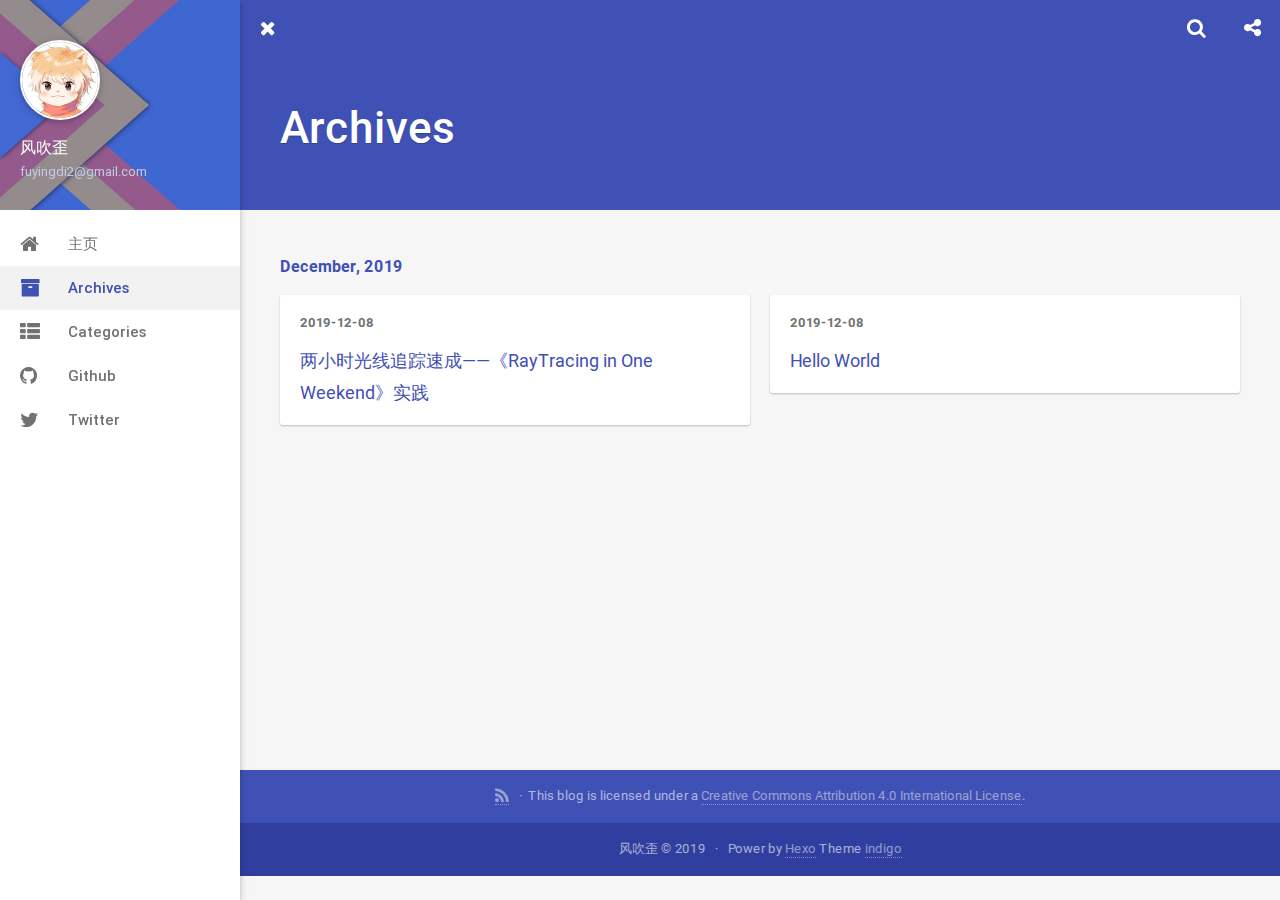
==== archives/index.html @ 8b8c18e8 "init" ====
<!DOCTYPE html>
<html>
<head>
    

    

    
<!-- Baidu Tongji -->
<script>var _hmt = _hmt || []</script>
<script async src="//hm.baidu.com/hm.js?a92f9828c7fa171ca2e18771ae4efc6d"></script>
<!-- End Baidu Tongji -->




    <meta charset="utf-8">
    
    
    
    
    <title>Archives | 风吹歪的博客</title>
    <meta name="viewport" content="width=device-width, initial-scale=1, maximum-scale=1">
    
    <meta name="theme-color" content="#b3b3ff">
    
    
    <meta name="keywords" content="">
    <meta property="og:type" content="website">
<meta property="og:title" content="风吹歪的博客">
<meta property="og:url" content="http:&#x2F;&#x2F;yoursite.com&#x2F;archives&#x2F;index.html">
<meta property="og:site_name" content="风吹歪的博客">
<meta property="og:locale" content="zh-Hans">
<meta name="twitter:card" content="summary">
    
        <link rel="alternate" type="application/atom+xml" title="风吹歪的博客" href="/atom.xml">
    
    <link rel="shortcut icon" href="/favicon.ico">
    <link rel="stylesheet" href="/css/style.css?v=1.7.2">
    <script>window.lazyScripts=[]</script>

    <!-- custom head -->
    

</head>

<body>
    <div id="loading" class="active"></div>

    <aside id="menu"  >
  <div class="inner flex-row-vertical">
    <a href="javascript:;" class="header-icon waves-effect waves-circle waves-light" id="menu-off">
        <i class="icon icon-lg icon-close"></i>
    </a>
    <div class="brand-wrap" style="background-image:url(/img/brand.jpg)">
      <div class="brand">
        <a href="/" class="avatar waves-effect waves-circle waves-light">
          <img src="/img/avatar.jpg">
        </a>
        <hgroup class="introduce">
          <h5 class="nickname">风吹歪</h5>
          <a href="mailto:fuyingdi2@gmail.com" title="fuyingdi2@gmail.com" class="mail">fuyingdi2@gmail.com</a>
        </hgroup>
      </div>
    </div>
    <div class="scroll-wrap flex-col">
      <ul class="nav">
        
            <li class="waves-block waves-effect">
              <a href="/"  >
                <i class="icon icon-lg icon-home"></i>
                主页
              </a>
            </li>
        
            <li class="waves-block waves-effect active">
              <a href="/archives"  >
                <i class="icon icon-lg icon-archives"></i>
                Archives
              </a>
            </li>
        
            <li class="waves-block waves-effect">
              <a href="/categories"  >
                <i class="icon icon-lg icon-th-list"></i>
                Categories
              </a>
            </li>
        
            <li class="waves-block waves-effect">
              <a href="https://github.com/fuyingdi" target="_blank" >
                <i class="icon icon-lg icon-github"></i>
                Github
              </a>
            </li>
        
            <li class="waves-block waves-effect">
              <a href="https://twitter.com/fu_ying_di"  >
                <i class="icon icon-lg icon-twitter"></i>
                Twitter
              </a>
            </li>
        
      </ul>
    </div>
  </div>
</aside>

    <main id="main">
        <header class="top-header" id="header">
    <div class="flex-row">
        <a href="javascript:;" class="header-icon waves-effect waves-circle waves-light on" id="menu-toggle">
          <i class="icon icon-lg icon-navicon"></i>
        </a>
        <div class="flex-col header-title ellipsis">Archives</div>
        
        <div class="search-wrap" id="search-wrap">
            <a href="javascript:;" class="header-icon waves-effect waves-circle waves-light" id="back">
                <i class="icon icon-lg icon-chevron-left"></i>
            </a>
            <input type="text" id="key" class="search-input" autocomplete="off" placeholder="Search">
            <a href="javascript:;" class="header-icon waves-effect waves-circle waves-light" id="search">
                <i class="icon icon-lg icon-search"></i>
            </a>
        </div>
        
        
        <a href="javascript:;" class="header-icon waves-effect waves-circle waves-light" id="menuShare">
            <i class="icon icon-lg icon-share-alt"></i>
        </a>
        
    </div>
</header>
<header class="content-header archives-header">

    <div class="container fade-scale">
        <h1 class="title">Archives</h1>
        <h5 class="subtitle">
            
        </h5>
    </div>

    


</header>

<div class="container body-wrap fade">
    

    
            
            <h3 class="archive-separator">December, 2019</h3>
            <div class="waterfall">
    

        <div class="waterfall-item">
  <article class="article-card archive-article">
    <div class="post-meta">
      <time class="post-time" title="2019-12-08 21:13:48" datetime="2019-12-08T13:13:48.000Z"  itemprop="datePublished">2019-12-08</time>

      


    </div>
    


  
    <h3 class="post-title" itemprop="name">
      <a class="post-title-link" href="/2019/12/08/ray-tracing-one-week/">两小时光线追踪速成——《RayTracing in One Weekend》实践</a>
    </h3>
  



    
  </article>
</div>

    

        <div class="waterfall-item">
  <article class="article-card archive-article">
    <div class="post-meta">
      <time class="post-time" title="2019-12-08 17:45:48" datetime="2019-12-08T09:45:48.669Z"  itemprop="datePublished">2019-12-08</time>

      


    </div>
    


  
    <h3 class="post-title" itemprop="name">
      <a class="post-title-link" href="/2019/12/08/hello-world/">Hello World</a>
    </h3>
  



    
  </article>
</div>

    
    </div>

    
</div>

        <footer class="footer">
    <div class="top">
        
<p>
    <span id="busuanzi_container_site_uv" style='display:none'>
        站点总访客数：<span id="busuanzi_value_site_uv"></span>
    </span>
    <span id="busuanzi_container_site_pv" style='display:none'>
        站点总访问量：<span id="busuanzi_value_site_pv"></span>
    </span>
</p>


        <p>
            
                <span><a href="/atom.xml" target="_blank" class="rss" title="rss"><i class="icon icon-lg icon-rss"></i></a></span>
            
            <span>This blog is licensed under a <a rel="license" href="https://creativecommons.org/licenses/by/4.0/">Creative Commons Attribution 4.0 International License</a>.</span>
        </p>
    </div>
    <div class="bottom">
        <p><span>风吹歪 &copy; 2019</span>
            <span>
                
                Power by <a href="http://hexo.io/" target="_blank">Hexo</a> Theme <a href="https://github.com/yscoder/hexo-theme-indigo" target="_blank">indigo</a>
            </span>
        </p>
    </div>
</footer>

    </main>
    <div class="mask" id="mask"></div>
<a href="javascript:;" id="gotop" class="waves-effect waves-circle waves-light"><span class="icon icon-lg icon-chevron-up"></span></a>



<div class="global-share" id="globalShare">
    <ul class="reset share-icons">
      <li>
        <a class="weibo share-sns" target="_blank" href="http://service.weibo.com/share/share.php?url=http://yoursite.com/archives/&title=风吹歪的博客&pic=http://yoursite.com/img/avatar.jpg" data-title="微博">
          <i class="icon icon-weibo"></i>
        </a>
      </li>
      <li>
        <a class="weixin share-sns wxFab" href="javascript:;" data-title="微信">
          <i class="icon icon-weixin"></i>
        </a>
      </li>
      <li>
        <a class="qq share-sns" target="_blank" href="http://connect.qq.com/widget/shareqq/index.html?url=http://yoursite.com/archives/&title=风吹歪的博客&source=" data-title=" QQ">
          <i class="icon icon-qq"></i>
        </a>
      </li>
      <li>
        <a class="facebook share-sns" target="_blank" href="https://www.facebook.com/sharer/sharer.php?u=http://yoursite.com/archives/" data-title=" Facebook">
          <i class="icon icon-facebook"></i>
        </a>
      </li>
      <li>
        <a class="twitter share-sns" target="_blank" href="https://twitter.com/intent/tweet?text=风吹歪的博客&url=http://yoursite.com/archives/&via=http://yoursite.com" data-title=" Twitter">
          <i class="icon icon-twitter"></i>
        </a>
      </li>
      <li>
        <a class="google share-sns" target="_blank" href="https://plus.google.com/share?url=http://yoursite.com/archives/" data-title=" Google+">
          <i class="icon icon-google-plus"></i>
        </a>
      </li>
    </ul>
 </div>


<div class="page-modal wx-share" id="wxShare">
    <a class="close" href="javascript:;"><i class="icon icon-close"></i></a>
    <p>扫一扫，分享到微信</p>
    <img src="//api.qrserver.com/v1/create-qr-code/?data=http://yoursite.com/archives/" alt="微信分享二维码">
</div>




    <script src="//cdn.bootcss.com/node-waves/0.7.4/waves.min.js"></script>
<script>
var BLOG = { ROOT: '/', SHARE: true, REWARD: false };


</script>

<script src="/js/main.min.js?v=1.7.2"></script>


<div class="search-panel" id="search-panel">
    <ul class="search-result" id="search-result"></ul>
</div>
<template id="search-tpl">
<li class="item">
    <a href="{path}" class="waves-block waves-effect">
        <div class="title ellipsis" title="{title}">{title}</div>
        <div class="flex-row flex-middle">
            <div class="tags ellipsis">
                {tags}
            </div>
            <time class="flex-col time">{date}</time>
        </div>
    </a>
</li>
</template>

<script src="/js/search.min.js?v=1.7.2" async></script>






<script async src="//busuanzi.ibruce.info/busuanzi/2.3/busuanzi.pure.mini.js"></script>



<script>
(function() {
    var OriginTitile = document.title, titleTime;
    document.addEventListener('visibilitychange', function() {
        if (document.hidden) {
            document.title = '(つェ⊂)藏好啦';
            clearTimeout(titleTime);
        } else {
            document.title = '';
            titleTime = setTimeout(function() {
                document.title = OriginTitile;
            },2000);
        }
    });
})();
</script>



</body>
</html>
---- css/style.css ----
@font-face{font-family:"Roboto";src:local('Roboto Thin'),local('Roboto-Thin'),url("fonts/roboto/Roboto-Thin.woff2") format("woff2"),url("fonts/roboto/Roboto-Thin.woff") format("woff"),url("fonts/roboto/Roboto-Thin.ttf") format("truetype");font-weight:200}@font-face{font-family:"Roboto";src:local('Roboto Light'),local('Roboto-Light'),url("fonts/roboto/Roboto-Light.woff2") format("woff2"),url("fonts/roboto/Roboto-Light.woff") format("woff"),url("fonts/roboto/Roboto-Light.ttf") format("truetype");font-weight:300}@font-face{font-family:"Roboto";src:local('Roboto Regular'),local('Roboto-Regular'),url("fonts/roboto/Roboto-Regular.woff2") format("woff2"),url("fonts/roboto/Roboto-Regular.woff") format("woff"),url("fonts/roboto/Roboto-Regular.ttf") format("truetype");font-weight:400}@font-face{font-family:"Roboto";src:local('Roboto Medium'),local('Roboto-Medium'),url("fonts/roboto/Roboto-Medium.woff2") format("woff2"),url("fonts/roboto/Roboto-Medium.woff") format("woff"),url("fonts/roboto/Roboto-Medium.ttf") format("truetype");font-weight:500}@font-face{font-family:"Roboto";src:local('Roboto Bold'),local('Roboto-Bold'),url("fonts/roboto/Roboto-Bold.woff2") format("woff2"),url("fonts/roboto/Roboto-Bold.woff") format("woff"),url("fonts/roboto/Roboto-Bold.ttf") format("truetype");font-weight:700}/*!
 *  Font Awesome 4.6.3 by @davegandy - http://fontawesome.io - @fontawesome
 *  License - http://fontawesome.io/license (Font: SIL OFL 1.1, CSS: MIT License)
 */@font-face{font-family:'FontAwesome';src:url('fonts/fontawesome/fontawesome-webfont.woff2') format('woff2'),url('fonts/fontawesome/fontawesome-webfont.woff') format('woff'),url('fonts/fontawesome/fontawesome-webfont.ttf') format('truetype');font-weight:normal;font-style:normal}.icon{display:inline-block;font-family:'FontAwesome';font-size:1em;text-rendering:auto;-webkit-font-smoothing:antialiased;-moz-osx-font-smoothing:grayscale}.icon-lg{font-size:1.33333333em;line-height:.75em;vertical-align:-15%}.icon-2x{font-size:2em}.icon-3x{font-size:3em}.icon-4x{font-size:4em}.icon-5x{font-size:5em}.icon-pl{padding-left:5px}.icon-pr{padding-right:5px}.icon-glass:before{content:"\f000"}.icon-music:before{content:"\f001"}.icon-search:before{content:"\f002"}.icon-envelope-o:before{content:"\f003"}.icon-heart:before{content:"\f004"}.icon-star:before{content:"\f005"}.icon-star-o:before{content:"\f006"}.icon-user:before{content:"\f007"}.icon-film:before{content:"\f008"}.icon-th-large:before{content:"\f009"}.icon-th:before{content:"\f00a"}.icon-th-list:before{content:"\f00b"}.icon-check:before{content:"\f00c"}.icon-remove:before,.icon-close:before,.icon-times:before{content:"\f00d"}.icon-search-plus:before{content:"\f00e"}.icon-search-minus:before{content:"\f010"}.icon-power-off:before{content:"\f011"}.icon-signal:before{content:"\f012"}.icon-gear:before,.icon-cog:before{content:"\f013"}.icon-trash-o:before{content:"\f014"}.icon-home:before{content:"\f015"}.icon-file-o:before{content:"\f016"}.icon-clock-o:before{content:"\f017"}.icon-road:before{content:"\f018"}.icon-download:before{content:"\f019"}.icon-arrow-circle-o-down:before{content:"\f01a"}.icon-arrow-circle-o-up:before{content:"\f01b"}.icon-inbox:before{content:"\f01c"}.icon-play-circle-o:before{content:"\f01d"}.icon-rotate-right:before,.icon-repeat:before{content:"\f01e"}.icon-refresh:before{content:"\f021"}.icon-list-alt:before{content:"\f022"}.icon-lock:before{content:"\f023"}.icon-flag:before{content:"\f024"}.icon-headphones:before{content:"\f025"}.icon-volume-off:before{content:"\f026"}.icon-volume-down:before{content:"\f027"}.icon-volume-up:before{content:"\f028"}.icon-qrcode:before{content:"\f029"}.icon-barcode:before{content:"\f02a"}.icon-tag:before{content:"\f02b"}.icon-tags:before{content:"\f02c"}.icon-book:before{content:"\f02d"}.icon-bookmark:before{content:"\f02e"}.icon-print:before{content:"\f02f"}.icon-camera:before{content:"\f030"}.icon-font:before{content:"\f031"}.icon-bold:before{content:"\f032"}.icon-italic:before{content:"\f033"}.icon-text-height:before{content:"\f034"}.icon-text-width:before{content:"\f035"}.icon-align-left:before{content:"\f036"}.icon-align-center:before{content:"\f037"}.icon-align-right:before{content:"\f038"}.icon-align-justify:before{content:"\f039"}.icon-list:before{content:"\f03a"}.icon-dedent:before,.icon-outdent:before{content:"\f03b"}.icon-indent:before{content:"\f03c"}.icon-video-camera:before{content:"\f03d"}.icon-photo:before,.icon-image:before,.icon-picture-o:before{content:"\f03e"}.icon-pencil:before{content:"\f040"}.icon-map-marker:before{content:"\f041"}.icon-adjust:before{content:"\f042"}.icon-tint:before{content:"\f043"}.icon-edit:before,.icon-pencil-square-o:before{content:"\f044"}.icon-share-square-o:before{content:"\f045"}.icon-check-square-o:before{content:"\f046"}.icon-arrows:before{content:"\f047"}.icon-step-backward:before{content:"\f048"}.icon-fast-backward:before{content:"\f049"}.icon-backward:before{content:"\f04a"}.icon-play:before{content:"\f04b"}.icon-pause:before{content:"\f04c"}.icon-stop:before{content:"\f04d"}.icon-forward:before{content:"\f04e"}.icon-fast-forward:before{content:"\f050"}.icon-step-forward:before{content:"\f051"}.icon-eject:before{content:"\f052"}.icon-chevron-left:before{content:"\f053"}.icon-chevron-right:before{content:"\f054"}.icon-plus-circle:before{content:"\f055"}.icon-minus-circle:before{content:"\f056"}.icon-times-circle:before{content:"\f057"}.icon-check-circle:before{content:"\f058"}.icon-question-circle:before{content:"\f059"}.icon-info-circle:before{content:"\f05a"}.icon-crosshairs:before{content:"\f05b"}.icon-times-circle-o:before{content:"\f05c"}.icon-check-circle-o:before{content:"\f05d"}.icon-ban:before{content:"\f05e"}.icon-arrow-left:before{content:"\f060"}.icon-arrow-right:before{content:"\f061"}.icon-arrow-up:before{content:"\f062"}.icon-arrow-down:before{content:"\f063"}.icon-mail-forward:before,.icon-share:before{content:"\f064"}.icon-expand:before{content:"\f065"}.icon-compress:before{content:"\f066"}.icon-plus:before{content:"\f067"}.icon-minus:before{content:"\f068"}.icon-asterisk:before{content:"\f069"}.icon-exclamation-circle:before{content:"\f06a"}.icon-gift:before{content:"\f06b"}.icon-leaf:before{content:"\f06c"}.icon-fire:before{content:"\f06d"}.icon-eye:before{content:"\f06e"}.icon-eye-slash:before{content:"\f070"}.icon-warning:before,.icon-exclamation-triangle:before{content:"\f071"}.icon-plane:before{content:"\f072"}.icon-calendar:before{content:"\f073"}.icon-random:before{content:"\f074"}.icon-comment:before{content:"\f075"}.icon-magnet:before{content:"\f076"}.icon-chevron-up:before{content:"\f077"}.icon-chevron-down:before{content:"\f078"}.icon-retweet:before{content:"\f079"}.icon-shopping-cart:before{content:"\f07a"}.icon-folder:before{content:"\f07b"}.icon-folder-open:before{content:"\f07c"}.icon-arrows-v:before{content:"\f07d"}.icon-arrows-h:before{content:"\f07e"}.icon-bar-chart-o:before,.icon-bar-chart:before{content:"\f080"}.icon-twitter-square:before{content:"\f081"}.icon-facebook-square:before{content:"\f082"}.icon-camera-retro:before{content:"\f083"}.icon-key:before{content:"\f084"}.icon-gears:before,.icon-cogs:before{content:"\f085"}.icon-comments:before{content:"\f086"}.icon-thumbs-o-up:before{content:"\f087"}.icon-thumbs-o-down:before{content:"\f088"}.icon-star-half:before{content:"\f089"}.icon-heart-o:before{content:"\f08a"}.icon-sign-out:before{content:"\f08b"}.icon-linkedin-square:before{content:"\f08c"}.icon-thumb-tack:before{content:"\f08d"}.icon-external-link:before{content:"\f08e"}.icon-sign-in:before{content:"\f090"}.icon-trophy:before{content:"\f091"}.icon-github-square:before{content:"\f092"}.icon-upload:before{content:"\f093"}.icon-lemon-o:before{content:"\f094"}.icon-phone:before{content:"\f095"}.icon-square-o:before{content:"\f096"}.icon-bookmark-o:before{content:"\f097"}.icon-phone-square:before{content:"\f098"}.icon-twitter:before{content:"\f099"}.icon-facebook-f:before,.icon-facebook:before{content:"\f09a"}.icon-github:before{content:"\f09b"}.icon-unlock:before{content:"\f09c"}.icon-credit-card:before{content:"\f09d"}.icon-feed:before,.icon-rss:before{content:"\f09e"}.icon-hdd-o:before{content:"\f0a0"}.icon-bullhorn:before{content:"\f0a1"}.icon-bell:before{content:"\f0f3"}.icon-certificate:before{content:"\f0a3"}.icon-hand-o-right:before{content:"\f0a4"}.icon-hand-o-left:before{content:"\f0a5"}.icon-hand-o-up:before{content:"\f0a6"}.icon-hand-o-down:before{content:"\f0a7"}.icon-arrow-circle-left:before{content:"\f0a8"}.icon-arrow-circle-right:before{content:"\f0a9"}.icon-arrow-circle-up:before{content:"\f0aa"}.icon-arrow-circle-down:before{content:"\f0ab"}.icon-globe:before{content:"\f0ac"}.icon-wrench:before{content:"\f0ad"}.icon-tasks:before{content:"\f0ae"}.icon-filter:before{content:"\f0b0"}.icon-briefcase:before{content:"\f0b1"}.icon-arrows-alt:before{content:"\f0b2"}.icon-group:before,.icon-users:before{content:"\f0c0"}.icon-chain:before,.icon-link:before{content:"\f0c1"}.icon-cloud:before{content:"\f0c2"}.icon-flask:before{content:"\f0c3"}.icon-cut:before,.icon-scissors:before{content:"\f0c4"}.icon-copy:before,.icon-files-o:before{content:"\f0c5"}.icon-paperclip:before{content:"\f0c6"}.icon-save:before,.icon-floppy-o:before{content:"\f0c7"}.icon-square:before{content:"\f0c8"}.icon-navicon:before,.icon-reorder:before,.icon-bars:before{content:"\f0c9"}.icon-list-ul:before{content:"\f0ca"}.icon-list-ol:before{content:"\f0cb"}.icon-strikethrough:before{content:"\f0cc"}.icon-underline:before{content:"\f0cd"}.icon-table:before{content:"\f0ce"}.icon-magic:before{content:"\f0d0"}.icon-truck:before{content:"\f0d1"}.icon-pinterest:before{content:"\f0d2"}.icon-pinterest-square:before{content:"\f0d3"}.icon-google-plus-square:before{content:"\f0d4"}.icon-google-plus:before{content:"\f0d5"}.icon-money:before{content:"\f0d6"}.icon-caret-down:before{content:"\f0d7"}.icon-caret-up:before{content:"\f0d8"}.icon-caret-left:before{content:"\f0d9"}.icon-caret-right:before{content:"\f0da"}.icon-columns:before{content:"\f0db"}.icon-unsorted:before,.icon-sort:before{content:"\f0dc"}.icon-sort-down:before,.icon-sort-desc:before{content:"\f0dd"}.icon-sort-up:before,.icon-sort-asc:before{content:"\f0de"}.icon-envelope:before{content:"\f0e0"}.icon-linkedin:before{content:"\f0e1"}.icon-rotate-left:before,.icon-undo:before{content:"\f0e2"}.icon-legal:before,.icon-gavel:before{content:"\f0e3"}.icon-dashboard:before,.icon-tachometer:before{content:"\f0e4"}.icon-comment-o:before{content:"\f0e5"}.icon-comments-o:before{content:"\f0e6"}.icon-flash:before,.icon-bolt:before{content:"\f0e7"}.icon-sitemap:before{content:"\f0e8"}.icon-umbrella:before{content:"\f0e9"}.icon-paste:before,.icon-clipboard:before{content:"\f0ea"}.icon-lightbulb-o:before{content:"\f0eb"}.icon-exchange:before{content:"\f0ec"}.icon-cloud-download:before{content:"\f0ed"}.icon-cloud-upload:before{content:"\f0ee"}.icon-user-md:before{content:"\f0f0"}.icon-stethoscope:before{content:"\f0f1"}.icon-suitcase:before{content:"\f0f2"}.icon-bell-o:before{content:"\f0a2"}.icon-coffee:before{content:"\f0f4"}.icon-cutlery:before{content:"\f0f5"}.icon-file-text-o:before{content:"\f0f6"}.icon-building-o:before{content:"\f0f7"}.icon-hospital-o:before{content:"\f0f8"}.icon-ambulance:before{content:"\f0f9"}.icon-medkit:before{content:"\f0fa"}.icon-fighter-jet:before{content:"\f0fb"}.icon-beer:before{content:"\f0fc"}.icon-h-square:before{content:"\f0fd"}.icon-plus-square:before{content:"\f0fe"}.icon-angle-double-left:before{content:"\f100"}.icon-angle-double-right:before{content:"\f101"}.icon-angle-double-up:before{content:"\f102"}.icon-angle-double-down:before{content:"\f103"}.icon-angle-left:before{content:"\f104"}.icon-angle-right:before{content:"\f105"}.icon-angle-up:before{content:"\f106"}.icon-angle-down:before{content:"\f107"}.icon-desktop:before{content:"\f108"}.icon-laptop:before{content:"\f109"}.icon-tablet:before{content:"\f10a"}.icon-mobile-phone:before,.icon-mobile:before{content:"\f10b"}.icon-circle-o:before{content:"\f10c"}.icon-quote-left:before{content:"\f10d"}.icon-quote-right:before{content:"\f10e"}.icon-spinner:before{content:"\f110"}.icon-circle:before{content:"\f111"}.icon-mail-reply:before,.icon-reply:before{content:"\f112"}.icon-github-alt:before{content:"\f113"}.icon-folder-o:before{content:"\f114"}.icon-folder-open-o:before{content:"\f115"}.icon-smile-o:before{content:"\f118"}.icon-frown-o:before{content:"\f119"}.icon-meh-o:before{content:"\f11a"}.icon-gamepad:before{content:"\f11b"}.icon-keyboard-o:before{content:"\f11c"}.icon-flag-o:before{content:"\f11d"}.icon-flag-checkered:before{content:"\f11e"}.icon-terminal:before{content:"\f120"}.icon-code:before{content:"\f121"}.icon-mail-reply-all:before,.icon-reply-all:before{content:"\f122"}.icon-star-half-empty:before,.icon-star-half-full:before,.icon-star-half-o:before{content:"\f123"}.icon-location-arrow:before{content:"\f124"}.icon-crop:before{content:"\f125"}.icon-code-fork:before{content:"\f126"}.icon-unlink:before,.icon-chain-broken:before{content:"\f127"}.icon-question:before{content:"\f128"}.icon-info:before{content:"\f129"}.icon-exclamation:before{content:"\f12a"}.icon-superscript:before{content:"\f12b"}.icon-subscript:before{content:"\f12c"}.icon-eraser:before{content:"\f12d"}.icon-puzzle-piece:before{content:"\f12e"}.icon-microphone:before{content:"\f130"}.icon-microphone-slash:before{content:"\f131"}.icon-shield:before{content:"\f132"}.icon-calendar-o:before{content:"\f133"}.icon-fire-extinguisher:before{content:"\f134"}.icon-rocket:before{content:"\f135"}.icon-maxcdn:before{content:"\f136"}.icon-chevron-circle-left:before{content:"\f137"}.icon-chevron-circle-right:before{content:"\f138"}.icon-chevron-circle-up:before{content:"\f139"}.icon-chevron-circle-down:before{content:"\f13a"}.icon-html5:before{content:"\f13b"}.icon-css3:before{content:"\f13c"}.icon-anchor:before{content:"\f13d"}.icon-unlock-alt:before{content:"\f13e"}.icon-bullseye:before{content:"\f140"}.icon-ellipsis-h:before{content:"\f141"}.icon-ellipsis-v:before{content:"\f142"}.icon-rss-square:before{content:"\f143"}.icon-play-circle:before{content:"\f144"}.icon-ticket:before{content:"\f145"}.icon-minus-square:before{content:"\f146"}.icon-minus-square-o:before{content:"\f147"}.icon-level-up:before{content:"\f148"}.icon-level-down:before{content:"\f149"}.icon-check-square:before{content:"\f14a"}.icon-pencil-square:before{content:"\f14b"}.icon-external-link-square:before{content:"\f14c"}.icon-share-square:before{content:"\f14d"}.icon-compass:before{content:"\f14e"}.icon-toggle-down:before,.icon-caret-square-o-down:before{content:"\f150"}.icon-toggle-up:before,.icon-caret-square-o-up:before{content:"\f151"}.icon-toggle-right:before,.icon-caret-square-o-right:before{content:"\f152"}.icon-euro:before,.icon-eur:before{content:"\f153"}.icon-gbp:before{content:"\f154"}.icon-dollar:before,.icon-usd:before{content:"\f155"}.icon-rupee:before,.icon-inr:before{content:"\f156"}.icon-cny:before,.icon-rmb:before,.icon-yen:before,.icon-jpy:before{content:"\f157"}.icon-ruble:before,.icon-rouble:before,.icon-rub:before{content:"\f158"}.icon-won:before,.icon-krw:before{content:"\f159"}.icon-bitcoin:before,.icon-btc:before{content:"\f15a"}.icon-file:before{content:"\f15b"}.icon-file-text:before{content:"\f15c"}.icon-sort-alpha-asc:before{content:"\f15d"}.icon-sort-alpha-desc:before{content:"\f15e"}.icon-sort-amount-asc:before{content:"\f160"}.icon-sort-amount-desc:before{content:"\f161"}.icon-sort-numeric-asc:before{content:"\f162"}.icon-sort-numeric-desc:before{content:"\f163"}.icon-thumbs-up:before{content:"\f164"}.icon-thumbs-down:before{content:"\f165"}.icon-youtube-square:before{content:"\f166"}.icon-youtube:before{content:"\f167"}.icon-xing:before{content:"\f168"}.icon-xing-square:before{content:"\f169"}.icon-youtube-play:before{content:"\f16a"}.icon-dropbox:before{content:"\f16b"}.icon-stack-overflow:before{content:"\f16c"}.icon-instagram:before{content:"\f16d"}.icon-flickr:before{content:"\f16e"}.icon-adn:before{content:"\f170"}.icon-bitbucket:before{content:"\f171"}.icon-bitbucket-square:before{content:"\f172"}.icon-tumblr:before{content:"\f173"}.icon-tumblr-square:before{content:"\f174"}.icon-long-arrow-down:before{content:"\f175"}.icon-long-arrow-up:before{content:"\f176"}.icon-long-arrow-left:before{content:"\f177"}.icon-long-arrow-right:before{content:"\f178"}.icon-apple:before{content:"\f179"}.icon-windows:before{content:"\f17a"}.icon-android:before{content:"\f17b"}.icon-linux:before{content:"\f17c"}.icon-dribbble:before{content:"\f17d"}.icon-skype:before{content:"\f17e"}.icon-foursquare:before{content:"\f180"}.icon-trello:before{content:"\f181"}.icon-female:before{content:"\f182"}.icon-male:before{content:"\f183"}.icon-gittip:before,.icon-gratipay:before{content:"\f184"}.icon-sun-o:before{content:"\f185"}.icon-moon-o:before{content:"\f186"}.icon-archive:before,.icon-archives:before{content:"\f187"}.icon-bug:before{content:"\f188"}.icon-vk:before{content:"\f189"}.icon-weibo:before{content:"\f18a"}.icon-renren:before{content:"\f18b"}.icon-pagelines:before{content:"\f18c"}.icon-stack-exchange:before{content:"\f18d"}.icon-arrow-circle-o-right:before{content:"\f18e"}.icon-arrow-circle-o-left:before{content:"\f190"}.icon-toggle-left:before,.icon-caret-square-o-left:before{content:"\f191"}.icon-dot-circle-o:before{content:"\f192"}.icon-wheelchair:before{content:"\f193"}.icon-vimeo-square:before{content:"\f194"}.icon-turkish-lira:before,.icon-try:before{content:"\f195"}.icon-plus-square-o:before{content:"\f196"}.icon-space-shuttle:before{content:"\f197"}.icon-slack:before{content:"\f198"}.icon-envelope-square:before{content:"\f199"}.icon-wordpress:before{content:"\f19a"}.icon-openid:before{content:"\f19b"}.icon-institution:before,.icon-bank:before,.icon-university:before{content:"\f19c"}.icon-mortar-board:before,.icon-graduation-cap:before{content:"\f19d"}.icon-yahoo:before{content:"\f19e"}.icon-google:before{content:"\f1a0"}.icon-reddit:before{content:"\f1a1"}.icon-reddit-square:before{content:"\f1a2"}.icon-stumbleupon-circle:before{content:"\f1a3"}.icon-stumbleupon:before{content:"\f1a4"}.icon-delicious:before{content:"\f1a5"}.icon-digg:before{content:"\f1a6"}.icon-pied-piper-pp:before{content:"\f1a7"}.icon-pied-piper-alt:before{content:"\f1a8"}.icon-drupal:before{content:"\f1a9"}.icon-joomla:before{content:"\f1aa"}.icon-language:before{content:"\f1ab"}.icon-fax:before{content:"\f1ac"}.icon-building:before{content:"\f1ad"}.icon-child:before{content:"\f1ae"}.icon-paw:before{content:"\f1b0"}.icon-spoon:before{content:"\f1b1"}.icon-cube:before{content:"\f1b2"}.icon-cubes:before{content:"\f1b3"}.icon-behance:before{content:"\f1b4"}.icon-behance-square:before{content:"\f1b5"}.icon-steam:before{content:"\f1b6"}.icon-steam-square:before{content:"\f1b7"}.icon-recycle:before{content:"\f1b8"}.icon-automobile:before,.icon-car:before{content:"\f1b9"}.icon-cab:before,.icon-taxi:before{content:"\f1ba"}.icon-tree:before{content:"\f1bb"}.icon-spotify:before{content:"\f1bc"}.icon-deviantart:before{content:"\f1bd"}.icon-soundcloud:before{content:"\f1be"}.icon-database:before{content:"\f1c0"}.icon-file-pdf-o:before{content:"\f1c1"}.icon-file-word-o:before{content:"\f1c2"}.icon-file-excel-o:before{content:"\f1c3"}.icon-file-powerpoint-o:before{content:"\f1c4"}.icon-file-photo-o:before,.icon-file-picture-o:before,.icon-file-image-o:before{content:"\f1c5"}.icon-file-zip-o:before,.icon-file-archive-o:before{content:"\f1c6"}.icon-file-sound-o:before,.icon-file-audio-o:before{content:"\f1c7"}.icon-file-movie-o:before,.icon-file-video-o:before{content:"\f1c8"}.icon-file-code-o:before{content:"\f1c9"}.icon-vine:before{content:"\f1ca"}.icon-codepen:before{content:"\f1cb"}.icon-jsfiddle:before{content:"\f1cc"}.icon-life-bouy:before,.icon-life-buoy:before,.icon-life-saver:before,.icon-support:before,.icon-life-ring:before{content:"\f1cd"}.icon-circle-o-notch:before{content:"\f1ce"}.icon-ra:before,.icon-resistance:before,.icon-rebel:before{content:"\f1d0"}.icon-ge:before,.icon-empire:before{content:"\f1d1"}.icon-git-square:before{content:"\f1d2"}.icon-git:before{content:"\f1d3"}.icon-y-combinator-square:before,.icon-yc-square:before,.icon-hacker-news:before{content:"\f1d4"}.icon-tencent-weibo:before{content:"\f1d5"}.icon-qq:before{content:"\f1d6"}.icon-wechat:before,.icon-weixin:before{content:"\f1d7"}.icon-send:before,.icon-paper-plane:before{content:"\f1d8"}.icon-send-o:before,.icon-paper-plane-o:before{content:"\f1d9"}.icon-history:before{content:"\f1da"}.icon-circle-thin:before{content:"\f1db"}.icon-header:before{content:"\f1dc"}.icon-paragraph:before{content:"\f1dd"}.icon-sliders:before{content:"\f1de"}.icon-share-alt:before{content:"\f1e0"}.icon-share-alt-square:before{content:"\f1e1"}.icon-bomb:before{content:"\f1e2"}.icon-soccer-ball-o:before,.icon-futbol-o:before{content:"\f1e3"}.icon-tty:before{content:"\f1e4"}.icon-binoculars:before{content:"\f1e5"}.icon-plug:before{content:"\f1e6"}.icon-slideshare:before{content:"\f1e7"}.icon-twitch:before{content:"\f1e8"}.icon-yelp:before{content:"\f1e9"}.icon-newspaper-o:before{content:"\f1ea"}.icon-wifi:before{content:"\f1eb"}.icon-calculator:before{content:"\f1ec"}.icon-paypal:before{content:"\f1ed"}.icon-google-wallet:before{content:"\f1ee"}.icon-cc-visa:before{content:"\f1f0"}.icon-cc-mastercard:before{content:"\f1f1"}.icon-cc-discover:before{content:"\f1f2"}.icon-cc-amex:before{content:"\f1f3"}.icon-cc-paypal:before{content:"\f1f4"}.icon-cc-stripe:before{content:"\f1f5"}.icon-bell-slash:before{content:"\f1f6"}.icon-bell-slash-o:before{content:"\f1f7"}.icon-trash:before{content:"\f1f8"}.icon-copyright:before{content:"\f1f9"}.icon-at:before{content:"\f1fa"}.icon-eyedropper:before{content:"\f1fb"}.icon-paint-brush:before{content:"\f1fc"}.icon-birthday-cake:before{content:"\f1fd"}.icon-area-chart:before{content:"\f1fe"}.icon-pie-chart:before{content:"\f200"}.icon-line-chart:before{content:"\f201"}.icon-lastfm:before{content:"\f202"}.icon-lastfm-square:before{content:"\f203"}.icon-toggle-off:before{content:"\f204"}.icon-toggle-on:before{content:"\f205"}.icon-bicycle:before{content:"\f206"}.icon-bus:before{content:"\f207"}.icon-ioxhost:before{content:"\f208"}.icon-angellist:before{content:"\f209"}.icon-cc:before{content:"\f20a"}.icon-shekel:before,.icon-sheqel:before,.icon-ils:before{content:"\f20b"}.icon-meanpath:before{content:"\f20c"}.icon-buysellads:before{content:"\f20d"}.icon-connectdevelop:before{content:"\f20e"}.icon-dashcube:before{content:"\f210"}.icon-forumbee:before{content:"\f211"}.icon-leanpub:before{content:"\f212"}.icon-sellsy:before{content:"\f213"}.icon-shirtsinbulk:before{content:"\f214"}.icon-simplybuilt:before{content:"\f215"}.icon-skyatlas:before{content:"\f216"}.icon-cart-plus:before{content:"\f217"}.icon-cart-arrow-down:before{content:"\f218"}.icon-diamond:before{content:"\f219"}.icon-ship:before{content:"\f21a"}.icon-user-secret:before{content:"\f21b"}.icon-motorcycle:before{content:"\f21c"}.icon-street-view:before{content:"\f21d"}.icon-heartbeat:before{content:"\f21e"}.icon-venus:before{content:"\f221"}.icon-mars:before{content:"\f222"}.icon-mercury:before{content:"\f223"}.icon-intersex:before,.icon-transgender:before{content:"\f224"}.icon-transgender-alt:before{content:"\f225"}.icon-venus-double:before{content:"\f226"}.icon-mars-double:before{content:"\f227"}.icon-venus-mars:before{content:"\f228"}.icon-mars-stroke:before{content:"\f229"}.icon-mars-stroke-v:before{content:"\f22a"}.icon-mars-stroke-h:before{content:"\f22b"}.icon-neuter:before{content:"\f22c"}.icon-genderless:before{content:"\f22d"}.icon-facebook-official:before{content:"\f230"}.icon-pinterest-p:before{content:"\f231"}.icon-whatsapp:before{content:"\f232"}.icon-server:before{content:"\f233"}.icon-user-plus:before{content:"\f234"}.icon-user-times:before{content:"\f235"}.icon-hotel:before,.icon-bed:before{content:"\f236"}.icon-viacoin:before{content:"\f237"}.icon-train:before{content:"\f238"}.icon-subway:before{content:"\f239"}.icon-medium:before{content:"\f23a"}.icon-yc:before,.icon-y-combinator:before{content:"\f23b"}.icon-optin-monster:before{content:"\f23c"}.icon-opencart:before{content:"\f23d"}.icon-expeditedssl:before{content:"\f23e"}.icon-battery-4:before,.icon-battery:before,.icon-battery-full:before{content:"\f240"}.icon-battery-3:before,.icon-battery-three-quarters:before{content:"\f241"}.icon-battery-2:before,.icon-battery-half:before{content:"\f242"}.icon-battery-1:before,.icon-battery-quarter:before{content:"\f243"}.icon-battery-0:before,.icon-battery-empty:before{content:"\f244"}.icon-mouse-pointer:before{content:"\f245"}.icon-i-cursor:before{content:"\f246"}.icon-object-group:before{content:"\f247"}.icon-object-ungroup:before{content:"\f248"}.icon-sticky-note:before{content:"\f249"}.icon-sticky-note-o:before{content:"\f24a"}.icon-cc-jcb:before{content:"\f24b"}.icon-cc-diners-club:before{content:"\f24c"}.icon-clone:before{content:"\f24d"}.icon-balance-scale:before{content:"\f24e"}.icon-hourglass-o:before{content:"\f250"}.icon-hourglass-1:before,.icon-hourglass-start:before{content:"\f251"}.icon-hourglass-2:before,.icon-hourglass-half:before{content:"\f252"}.icon-hourglass-3:before,.icon-hourglass-end:before{content:"\f253"}.icon-hourglass:before{content:"\f254"}.icon-hand-grab-o:before,.icon-hand-rock-o:before{content:"\f255"}.icon-hand-stop-o:before,.icon-hand-paper-o:before{content:"\f256"}.icon-hand-scissors-o:before{content:"\f257"}.icon-hand-lizard-o:before{content:"\f258"}.icon-hand-spock-o:before{content:"\f259"}.icon-hand-pointer-o:before{content:"\f25a"}.icon-hand-peace-o:before{content:"\f25b"}.icon-trademark:before{content:"\f25c"}.icon-registered:before{content:"\f25d"}.icon-creative-commons:before{content:"\f25e"}.icon-gg:before{content:"\f260"}.icon-gg-circle:before{content:"\f261"}.icon-tripadvisor:before{content:"\f262"}.icon-odnoklassniki:before{content:"\f263"}.icon-odnoklassniki-square:before{content:"\f264"}.icon-get-pocket:before{content:"\f265"}.icon-wikipedia-w:before{content:"\f266"}.icon-safari:before{content:"\f267"}.icon-chrome:before{content:"\f268"}.icon-firefox:before{content:"\f269"}.icon-opera:before{content:"\f26a"}.icon-internet-explorer:before{content:"\f26b"}.icon-tv:before,.icon-television:before{content:"\f26c"}.icon-contao:before{content:"\f26d"}.icon-500px:before{content:"\f26e"}.icon-amazon:before{content:"\f270"}.icon-calendar-plus-o:before{content:"\f271"}.icon-calendar-minus-o:before{content:"\f272"}.icon-calendar-times-o:before{content:"\f273"}.icon-calendar-check-o:before{content:"\f274"}.icon-industry:before{content:"\f275"}.icon-map-pin:before{content:"\f276"}.icon-map-signs:before{content:"\f277"}.icon-map-o:before{content:"\f278"}.icon-map:before{content:"\f279"}.icon-commenting:before{content:"\f27a"}.icon-commenting-o:before{content:"\f27b"}.icon-houzz:before{content:"\f27c"}.icon-vimeo:before{content:"\f27d"}.icon-black-tie:before{content:"\f27e"}.icon-fonticons:before{content:"\f280"}.icon-reddit-alien:before{content:"\f281"}.icon-edge:before{content:"\f282"}.icon-credit-card-alt:before{content:"\f283"}.icon-codiepie:before{content:"\f284"}.icon-modx:before{content:"\f285"}.icon-fort-awesome:before{content:"\f286"}.icon-usb:before{content:"\f287"}.icon-product-hunt:before{content:"\f288"}.icon-mixcloud:before{content:"\f289"}.icon-scribd:before{content:"\f28a"}.icon-pause-circle:before{content:"\f28b"}.icon-pause-circle-o:before{content:"\f28c"}.icon-stop-circle:before{content:"\f28d"}.icon-stop-circle-o:before{content:"\f28e"}.icon-shopping-bag:before{content:"\f290"}.icon-shopping-basket:before{content:"\f291"}.icon-hashtag:before{content:"\f292"}.icon-bluetooth:before{content:"\f293"}.icon-bluetooth-b:before{content:"\f294"}.icon-percent:before{content:"\f295"}.icon-gitlab:before{content:"\f296"}.icon-wpbeginner:before{content:"\f297"}.icon-wpforms:before{content:"\f298"}.icon-envira:before{content:"\f299"}.icon-universal-access:before{content:"\f29a"}.icon-wheelchair-alt:before{content:"\f29b"}.icon-question-circle-o:before{content:"\f29c"}.icon-blind:before{content:"\f29d"}.icon-audio-description:before{content:"\f29e"}.icon-volume-control-phone:before{content:"\f2a0"}.icon-braille:before{content:"\f2a1"}.icon-assistive-listening-systems:before{content:"\f2a2"}.icon-asl-interpreting:before,.icon-american-sign-language-interpreting:before{content:"\f2a3"}.icon-deafness:before,.icon-hard-of-hearing:before,.icon-deaf:before{content:"\f2a4"}.icon-glide:before{content:"\f2a5"}.icon-glide-g:before{content:"\f2a6"}.icon-signing:before,.icon-sign-language:before{content:"\f2a7"}.icon-low-vision:before{content:"\f2a8"}.icon-viadeo:before{content:"\f2a9"}.icon-viadeo-square:before{content:"\f2aa"}.icon-snapchat:before{content:"\f2ab"}.icon-snapchat-ghost:before{content:"\f2ac"}.icon-snapchat-square:before{content:"\f2ad"}.icon-pied-piper:before{content:"\f2ae"}.icon-first-order:before{content:"\f2b0"}.icon-yoast:before{content:"\f2b1"}.icon-themeisle:before{content:"\f2b2"}.icon-google-plus-circle:before,.icon-google-plus-official:before{content:"\f2b3"}.icon-fa:before,.icon-font-awesome:before{content:"\f2b4"}.icon-handshake-o:before{content:"\f2b5"}.icon-envelope-open:before{content:"\f2b6"}.icon-envelope-open-o:before{content:"\f2b7"}.icon-linode:before{content:"\f2b8"}.icon-address-book:before{content:"\f2b9"}.icon-address-book-o:before{content:"\f2ba"}.icon-vcard:before,.icon-address-card:before{content:"\f2bb"}.icon-vcard-o:before,.icon-address-card-o:before{content:"\f2bc"}.icon-user-circle:before{content:"\f2bd"}.icon-user-circle-o:before{content:"\f2be"}.icon-user-o:before{content:"\f2c0"}.icon-id-badge:before{content:"\f2c1"}.icon-drivers-license:before,.icon-id-card:before{content:"\f2c2"}.icon-drivers-license-o:before,.icon-id-card-o:before{content:"\f2c3"}.icon-quora:before{content:"\f2c4"}.icon-free-code-camp:before{content:"\f2c5"}.icon-telegram:before{content:"\f2c6"}.icon-thermometer-4:before,.icon-thermometer:before,.icon-thermometer-full:before{content:"\f2c7"}.icon-thermometer-3:before,.icon-thermometer-three-quarters:before{content:"\f2c8"}.icon-thermometer-2:before,.icon-thermometer-half:before{content:"\f2c9"}.icon-thermometer-1:before,.icon-thermometer-quarter:before{content:"\f2ca"}.icon-thermometer-0:before,.icon-thermometer-empty:before{content:"\f2cb"}.icon-shower:before{content:"\f2cc"}.icon-bathtub:before,.icon-s15:before,.icon-bath:before{content:"\f2cd"}.icon-podcast:before{content:"\f2ce"}.icon-window-maximize:before{content:"\f2d0"}.icon-window-minimize:before{content:"\f2d1"}.icon-window-restore:before{content:"\f2d2"}.icon-times-rectangle:before,.icon-window-close:before{content:"\f2d3"}.icon-times-rectangle-o:before,.icon-window-close-o:before{content:"\f2d4"}.icon-bandcamp:before{content:"\f2d5"}.icon-grav:before{content:"\f2d6"}.icon-etsy:before{content:"\f2d7"}.icon-imdb:before{content:"\f2d8"}.icon-ravelry:before{content:"\f2d9"}.icon-eercast:before{content:"\f2da"}.icon-microchip:before{content:"\f2db"}.icon-snowflake-o:before{content:"\f2dc"}.icon-superpowers:before{content:"\f2dd"}.icon-wpexplorer:before{content:"\f2de"}.icon-meetup:before{content:"\f2e0"}*,*::before,*::after{-webkit-box-sizing:border-box;box-sizing:border-box}::-webkit-scrollbar{-webkit-appearance:none;width:8px;height:8px}::-webkit-scrollbar-track{background-color:inherit}::-webkit-scrollbar-thumb{background-color:#b6b6b6;border:1px solid #fff;border-radius:10px}::-webkit-scrollbar-thumb:hover{background-color:#9d9d9d}::-webkit-scrollbar-thumb:active{background-color:#838383}::selection{background:#d7dbf0}html{background-color:#f6f6f6;color:#212121;font-size:15px;line-height:1.5;overflow-x:hidden}body{-webkit-tap-highlight-color:rgba(255,255,255,0);-webkit-overflow-scrolling:touch}html,body{position:relative;min-height:100%;height:100%}.lock{overflow:hidden;max-height:100%}body,input,button,textarea,select,option{font:normal 1em Roboto,"Helvetica Neue",Helvetica,Arial,"Microsoft Yahei",sans-serif}body,h1,h2,h3,h4,h5,h6,p,figure,pre,dl,dd,blockquote,button,input{margin:0}input,legend,input,textarea,button{padding:0}form,fieldset,th,td{margin:0;padding:0}ol,ul{margin:12px 0;padding:0 0 0 32px}ol.reset,ul.reset{margin:0;padding:0;list-style:none}ol ol,ol ul,ul ol,ul ul{margin-top:0;margin-bottom:0}p{margin:12px 0}small{font-size:75%;line-height:1}main{display:block}template{display:none}img{max-width:100%;border:none}img,input,button,label{vertical-align:middle}i{font-style:normal}h1,h2,h3,h4,h5,h6{font-weight:400}h1,.h1{font-size:44px;line-height:48px}h2,.h2{font-size:34px;line-height:40px}h3,.h3{font-size:24px;line-height:32px}h4,.h4{font-size:20px;line-height:28px}h5,.h5{font-size:16px;line-height:24px}h6,.h6{font-size:12px;line-height:20px}input[type="button"],input[type="submit"],input[type="search"],input[type="reset"]{cursor:pointer;-webkit-appearance:button}input:focus,select:focus,button:focus,textarea:focus{outline:none}textarea{resize:none}a{background-color:transparent;background-image:none;color:#3f51b5;text-decoration:none;outline:0}a:hover{color:#303f9f;text-decoration:underline}hr,.hr{border:0;border-top:1px solid #dadada;box-sizing:content-box;display:block;height:0;margin-top:24px;margin-bottom:24px}.fl{float:left}.fr{float:right}.tr{text-align:right}.tc{text-align:center}.clearfix:after{content:"";display:table;clear:both;overflow:hidden}.ellipsis{overflow:hidden;text-overflow:ellipsis;white-space:nowrap}.flex-row,.flex-column,.flex-row-vertical{display:-webkit-box;display:-webkit-flex;display:-ms-flexbox;display:flex}.flex-column{-webkit-box-orient:horizontal;-webkit-box-direction:normal;-webkit-flex-direction:row;-ms-flex-direction:row;flex-direction:row}.flex-row-vertical{-webkit-box-orient:vertical;-webkit-box-direction:normal;-webkit-flex-direction:column;-ms-flex-direction:column;flex-direction:column}.flex-row-wrap,.flex-column{-webkit-flex-wrap:wrap;-ms-flex-wrap:wrap;flex-wrap:wrap}.flex-row-reverse{-webkit-box-orient:horizontal;-webkit-box-direction:reverse;-webkit-flex-direction:row-reverse;-ms-flex-direction:row-reverse;flex-direction:row-reverse}.flex-row>*{display:block}.flex-col{-webkit-box-flex:1;-webkit-flex:1;-ms-flex:1;flex:1}.flex-middle{-webkit-box-align:center;-webkit-align-items:center;-ms-flex-align:center;align-items:center}.flex-bottom{-webkit-box-align:end;-webkit-align-items:flex-end;-ms-flex-align:end;align-items:flex-end}.flex-justify-start{-webkit-box-pack:start;-webkit-justify-content:flex-start;-ms-flex-pack:start;justify-content:flex-start}.flex-justify-end{-webkit-box-pack:end;-webkit-justify-content:flex-end;-ms-flex-pack:end;justify-content:flex-end}.flex-justify-between{-webkit-box-pack:justify;-webkit-justify-content:space-between;-ms-flex-pack:justify;justify-content:space-between}.flex-align-start{-webkit-align-content:flex-start;-ms-flex-line-pack:start;align-content:flex-start}.flex-align-end{-webkit-align-content:flex-end;-ms-flex-line-pack:end;align-content:flex-end}.flex-align-around{-webkit-align-content:space-around;-ms-flex-line-pack:distribute;align-content:space-around}.flex-align-between{-webkit-align-content:space-between;-ms-flex-line-pack:justify;align-content:space-between}.flex-col-auto{-webkit-box-flex:0;-webkit-flex:0 auto;-ms-flex:0 auto;flex:0 auto}#loading{position:fixed;top:0;left:-100%;z-index:70;width:100%;height:3px;background:#ff4081}#loading.active{-webkit-animation:loading-anim 1s ease-in-out infinite;animation:loading-anim 1s ease-in-out infinite}@-webkit-keyframes loading-anim{to{-webkit-transform:translateX(200%);transform:translateX(200%)}}@keyframes loading-anim{to{-webkit-transform:translateX(200%);transform:translateX(200%)}}.fade,.fade-scale{opacity:0}.fade.in,.fade-scale.in{opacity:1;-webkit-transform:none;transform:none}.fade{-webkit-transition:.4s ease-in-out;transition:.4s ease-in-out;-webkit-transform:translateY(50px);transform:translateY(50px)}.fade-scale{-webkit-transition:.6s ease-in-out;transition:.6s ease-in-out;-webkit-transform:translate(10%, 20%) scale(.6);transform:translate(10%, 20%) scale(.6)}@media screen and (max-width:480px){.fade,.fade-scale{opacity:1;-webkit-transform:none;transform:none}}/*!
 * Waves v0.7.4
 * http://fian.my.id/Waves
 *
 * Copyright 2014 Alfiana E. Sibuea and other contributors
 * Released under the MIT license
 * https://github.com/fians/Waves/blob/master/LICENSE
 */.waves-effect{position:relative;cursor:pointer;display:inline-block;overflow:hidden;-webkit-user-select:none;-moz-user-select:none;-ms-user-select:none;user-select:none;-webkit-tap-highlight-color:transparent}.waves-effect .waves-ripple{position:absolute;border-radius:50%;width:100px;height:100px;margin-top:-50px;margin-left:-50px;opacity:0;background:rgba(0,0,0,0.2);background:-webkit-radial-gradient(rgba(0,0,0,0.2) 0,rgba(0,0,0,0.3) 40%,rgba(0,0,0,0.4) 50%,rgba(0,0,0,0.5) 60%,rgba(255,255,255,0) 70%);background:radial-gradient(rgba(0,0,0,0.2) 0,rgba(0,0,0,0.3) 40%,rgba(0,0,0,0.4) 50%,rgba(0,0,0,0.5) 60%,rgba(255,255,255,0) 70%);-webkit-transition:all .5s ease-out;transition:all .5s ease-out;-webkit-transition-property:-webkit-transform,opacity;transition-property:transform, opacity;-webkit-transform:scale(0) translate(0, 0);transform:scale(0) translate(0, 0);pointer-events:none}.waves-effect.waves-light .waves-ripple{background:rgba(255,255,255,0.4);background:-webkit-radial-gradient(rgba(255,255,255,0.2) 0,rgba(255,255,255,0.3) 40%,rgba(255,255,255,0.4) 50%,rgba(255,255,255,0.5) 60%,rgba(255,255,255,0) 70%);background:radial-gradient(rgba(255,255,255,0.2) 0,rgba(255,255,255,0.3) 40%,rgba(255,255,255,0.4) 50%,rgba(255,255,255,0.5) 60%,rgba(255,255,255,0) 70%)}.waves-effect.waves-classic .waves-ripple{background:rgba(0,0,0,0.2)}.waves-effect.waves-classic.waves-light .waves-ripple{background:rgba(255,255,255,0.4)}.waves-notransition{-webkit-transition:none !important;transition:none !important}.waves-button,.waves-circle{-webkit-transform:translateZ(0);transform:translateZ(0)}.waves-button,.waves-button:hover,.waves-button:visited,.waves-button-input{white-space:nowrap;vertical-align:middle;cursor:pointer;border:none;outline:none;background-color:rgba(0,0,0,0);font-size:1em;text-align:center;text-decoration:none;z-index:1}.waves-button{padding:.85em 1.1em;border-radius:.2em}.waves-button-input{margin:0;padding:.85em 1.1em}.waves-input-wrapper{border-radius:.2em;vertical-align:bottom}.waves-input-wrapper.waves-button{padding:0}.waves-input-wrapper .waves-button-input{position:relative;top:0;left:0;z-index:1}.waves-circle{text-align:center;width:2.5em;height:2.5em;line-height:2.5em;border-radius:50%}.waves-float{-webkit-mask-image:none;box-shadow:0 1px 1.5px 1px rgba(0,0,0,0.12);-webkit-transition:all 300ms;transition:all 300ms}.waves-float:active{box-shadow:0 8px 20px 1px rgba(0,0,0,0.3)}.waves-block{display:block}.container,#main{position:relative}#menu-off{position:absolute;top:0;left:100%;-webkit-transition:.4s ease-in-out;transition:.4s ease-in-out}#menu{position:fixed;top:0;left:0;bottom:0;z-index:66;width:240px;min-height:100%;background:#fff;box-shadow:0 2px 5px 0 rgba(0,0,0,0.16),0 2px 10px 0 rgba(0,0,0,0.12);-webkit-transition:.4s cubic-bezier(.18, .81, .3, .89);transition:.4s cubic-bezier(.18, .81, .3, .89);will-change:transform,-webkit-transform}#menu.hide{-webkit-transform:translateX(-100%);transform:translateX(-100%)}#menu.hide #menu-off{-webkit-transform:scale(0);transform:scale(0)}#menu.hide+#main{padding-left:0}#menu .inner{position:relative;height:100%}#menu .brand-wrap{background-size:100% 100%}#menu .brand{padding:40px 20px 2em;background:rgba(63,81,181,0.5)}#menu .avatar{display:block;width:80px;height:80px;border:2px solid #fff;border-radius:50%;overflow:hidden;box-shadow:0 2px 5px 0 rgba(0,0,0,0.16),0 2px 10px 0 rgba(0,0,0,0.12)}#menu .introduce{margin:1em 0 0;color:#fff}#menu .mail{display:inline-block;padding-top:4px;color:#c5cae9;font-size:13px}#menu .scroll-wrap{position:relative;overflow-y:auto}#menu .nav{margin:0;padding:12px 0;height:300px;min-height:calc(100% - 115px);list-style:none;line-height:44px}#menu .nav li{padding:0 20px}#menu .nav li .icon{position:absolute;top:0;left:20px;line-height:inherit}#menu .nav li:hover,#menu .nav li.active{background:rgba(0,0,0,0.05)}#menu .nav li:hover a,#menu .nav li.active a,#menu .nav li:hover .icon,#menu .nav li.active .icon{color:#3f51b5}#menu .nav a{display:block;padding-left:48px;height:44px;line-height:44px;font-weight:500;color:#727272;text-decoration:none}#main{padding-left:240px;min-height:100%;-webkit-transition:.4s ease-in-out;transition:.4s ease-in-out}.body-wrap{padding:30px 0 40px;min-height:calc(100vh - 340px)}.container{width:960px;margin:0 auto}.container:after{content:"";display:table;clear:both}.mask{visibility:hidden;position:fixed;top:0;left:0;bottom:0;z-index:88;width:100%;height:100%;background:#000;opacity:0;pointer-events:none;-webkit-transition:.3s ease-in-out;transition:.3s ease-in-out}.mask.in{visibility:visible;pointer-events:auto;opacity:.3}.footer{color:rgba(255,255,255,0.6);background:#303f9f}.footer p{margin:0;line-height:1.6;font-size:13px;text-align:center}.footer p span:not(:first-child):before{content:"·";padding:0 .5em}.footer p a{border-bottom:1px dotted rgba(255,255,255,0.5)}.footer p a:hover{border-bottom:1px solid rgba(255,255,255,0.7)}.footer .top{padding:16px;background:#3f51b5}.footer a{color:inherit;opacity:.8}.footer a:hover{color:#fff;text-decoration:none}.footer .bottom{padding:16px}a[title="站长统计"]{display:none}@media screen and (max-width:1240px){#menu-off{display:none}#menu{z-index:99;box-shadow:none;-webkit-transform:translateX(-100%);transform:translateX(-100%)}#menu.show{-webkit-transform:translateX(0);transform:translateX(0)}#main{padding-left:0}}@media screen and (max-width:1040px){.container{width:100%;padding:20px 16px}}@media screen and (max-width:760px){#main{width:100%;overflow-x:hidden}#menu .brand{padding-top:20px;padding-bottom:1em}#menu .nav{line-height:36px}#menu .nav a{height:36px;line-height:36px}::-webkit-scrollbar{display:none}}.top-header{position:fixed;left:0;top:0;width:100%;color:#fff;height:56px;background:#3f51b5;-webkit-transition:padding-left .6s ease-in-out,background-color .3s cubic-bezier(.4, 0, .2, 1),box-shadow .15s linear;transition:padding-left .6s ease-in-out,background-color .3s cubic-bezier(.4, 0, .2, 1),box-shadow .15s linear;z-index:30}.top-header.fixed{box-shadow:0 2px 5px 0 rgba(0,0,0,0.16),0 2px 10px 0 rgba(0,0,0,0.12)}.top-header.fixed .header-title{visibility:visible}.header-icon{width:56px;height:56px;line-height:56px;text-align:center;color:#fff}.header-icon:hover{color:#fff}.header-title{visibility:hidden;font-weight:400;line-height:56px;font-size:16px;text-align:center;white-space:nowrap}.content-header{min-height:210px;margin-left:-240px;padding:104px 16px 48px 256px;color:#fff;background:#3f51b5;text-shadow:0 1px 1px rgba(0,0,0,0.2)}.content-header .subtitle{padding-top:6px;font-weight:300;color:#c5cae9}.content-header .title{font-weight:500}.content-header .article-category-list-link{color:#ff73a3}.post-header .title,.post-header .subtitle{display:none}.tags-header,.categories-header{position:relative;z-index:6;padding-bottom:0 !important}@media screen and (max-width:1240px){.header-title{text-align:left}}@media screen and (max-width:760px){.content-header{margin:0;min-height:auto;padding:72px 16px 20px}.content-header .title{font-size:24px;line-height:30px}.content-header .subtitle{font-size:14px;line-height:20px}.post-header .title{display:block;font-size:24px;line-height:1.5}}.post-content pre{position:relative;overflow-x:auto;padding:20px;font-size:14px;line-height:14px;background:#f5f5f5;color:#4d4d4c}.post-content pre code{background:none;color:#4d4d4c}.post-content .highlight{position:relative;overflow-x:auto;padding:20px;font-size:14px;line-height:14px;background:#f5f5f5}.post-content .highlight pre{margin:0;padding:0}.post-content .highlight .line{height:22.4px;line-height:22.4px}.post-content .highlight table{margin:0;width:auto}.post-content .highlight td{border:none}.post-content .highlight tr,.post-content .highlight td{height:14px !important;border-collapse:collapse;padding:0;margin:0}.post-content .highlight figcaption{font-size:.85em;color:#8e908c;line-height:1em;margin-bottom:1em}.post-content .highlight figcaption a{float:right}.post-content .highlight .gutter pre{color:#727272;font-size:.85em;text-align:right;padding-right:20px}.post-content .gist{background:#f5f5f5}.post-content .gist tr,.post-content .gist td{height:14px}.post-content .gist .gist-file{border:none;font-family:Consolas,Monaco,courier,monospace}.post-content .gist .gist-file .highlight{margin:0;padding:0;border:none}.post-content .gist .gist-data{border:none}.post-content .gist .gist-data .line-numbers{color:#727272;font-size:.85em;background:none;border:none;padding:0 20px 0 0}.post-content .gist .gist-data .line-data{padding:0 !important}.post-content .gist .gist-meta{background:#f5f5f5;color:#8e908c;font:.85em Consolas,Monaco,courier,monospace}.post-content .gist .gist-meta a{color:#ff4081;font-weight:normal}.post-content .gist .gist-meta a:hover{text-decoration:underline}pre .comment{color:#8e908c}pre .tag{color:#8e908c}pre .variable,pre .title,pre .type,pre .regexp,pre .ruby .constant,pre .xml .tag .title,pre .xml .pi,pre .xml .doctype,pre .html .doctype,pre .selector-pseudo,pre .css .id,pre .css .class,pre .css .pseudo,pre .tag .name{color:#c82829}pre .class,pre .number,pre .preprocessor,pre .built_in,pre .literal,pre .params,pre .constant{color:#f5871f}pre .attribute,pre .label,pre .ruby .class .title,pre .css .rules .attribute,pre .tag .attr{color:#718c00}pre .string,pre .value,pre .inheritance,pre .header,pre .ruby .symbol,pre .xml .cdata{color:#4271ae}pre .selector-tag,pre .css .hexcolor,pre .css .tag{color:#3e999f}pre .function,pre .python .decorator,pre .python .title,pre .ruby .function .title,pre .ruby .title .keyword,pre .perl .sub,pre .javascript .title,pre .coffeescript .title{color:#4271ae}pre .selector-id,pre .selector-class,pre .keyword,pre .javascript .function{color:#8959a8}@media screen and (max-width:760px){.post-content .highlight{margin-left:-16px;margin-right:-16px;padding:20px 16px}}.post-list{padding:0;margin:0 -12px;list-style:none}.post-list-item{padding:0 12px;margin-bottom:30px}.post-title{margin:0 0 16px}.post-title-link{color:#3f51b5;position:relative;display:inline-block}.post-title-link::after{content:"";position:absolute;width:100%;height:2px;bottom:0;left:0;background-color:#3f51b5;visibility:hidden;-webkit-transform:scaleX(0);transform:scaleX(0);-webkit-transition:.4s ease-in-out;transition:.4s ease-in-out}.post-title-link:hover{text-decoration:none}.post-title-link:hover::after,.post-title-link:active::after{visibility:visible;-webkit-transform:scaleX(1);transform:scaleX(1)}.post-meta{margin:0 0 10px;line-height:14px;font-size:13px;font-weight:bold;color:#727272;overflow:hidden}.post-meta>*:not(:first-child):before{content:"·";padding:0 .5em}.article-category-list{position:relative;display:inline;list-style:none;padding:0}.article-category-list *{display:inline}.article-category-list ul{padding-left:0}.article-category-list-child:before{content:"›";padding:0 .3em;font-size:120%}.article-category-list-link{color:#ff4081}.article-category-list-link:hover{color:#ff4081}.article-tag-list{overflow:hidden;margin:0;padding:0;font-size:13px}.article-tag-list-item{display:inline-block;margin:0 8px 8px 0;border-radius:2px}.article-tag-list-item:nth-child(n+1){background:#8bc34a}.article-tag-list-item:nth-child(n+2){background:#673ab7}.article-tag-list-item:nth-child(n+3){background:#ff9800}.article-tag-list-item:nth-child(n+4){background:#f44336}.article-tag-list-item:nth-child(n+5){background:#00abc0}.article-tag-list-item:nth-child(n+6){background:#2196f3}.article-tag-list-link{display:block;padding:0 16px;line-height:28px;color:rgba(255,255,255,0.8);-webkit-transition:.2s ease-in-out;transition:.2s ease-in-out}.article-tag-list-link:hover{color:#fff;box-shadow:0 4px 8px rgba(0,0,0,0.26)}.post-more{display:inline-block;padding:0 6px;font-weight:500;color:#3f51b5 !important;border:none!important;border-radius:3px}.post-more:hover,.post-more:active{background:#eaecf7}#page-nav{margin:30px 0 0;text-align:center}#page-nav .inner{display:inline-block}#page-nav a,#page-nav span{display:inline-block;line-height:34px;padding:0 1em;margin:0 2px;font-size:14px;color:#727272;border-radius:3px;overflow:hidden;-webkit-transition:.4s ease-in-out;transition:.4s ease-in-out}#page-nav a:hover,#page-nav a:active{color:#3f51b5;background:#dadada}#page-nav .current{color:#fff;background:#3f51b5}@media screen and (max-width:760px){.post-title{font-size:20px;line-height:24px}.post-more{height:28px;line-height:28px;font-size:13px}.post-list{margin:0 -16px}.post-list-item{padding:0;margin-bottom:16px}}#gotop{position:fixed;right:16px;bottom:30px;z-index:30;width:56px;height:56px;line-height:56px;text-align:center;color:#fff;background:#ff4081;border-radius:50%;opacity:0;box-shadow:0 2px 5px 0 rgba(0,0,0,0.16),0 2px 10px 0 rgba(0,0,0,0.12);-webkit-transition:.4s ease-in-out;transition:.4s ease-in-out;-webkit-transform:translateX(200%);transform:translateX(200%)}#gotop:hover,#gotop:active{box-shadow:0 6px 12px rgba(0,0,0,0.2),0 4px 15px rgba(0,0,0,0.2)}#gotop.in{opacity:1;-webkit-transform:none;transform:none}@media screen and (max-width:760px){#gotop{width:40px;height:40px;line-height:40px}}.share-icons li{display:inline-block}.share-icons .icon-square:before{display:inline-block;text-align:center;color:rgba(0,0,0,0);border-radius:.2em}.share-icons a{display:inline-block;border-radius:.2em;color:#fff;text-align:center}.share-icons a.weibo{background:#E6162D}.share-icons a.qq{background:#3D95D5}.share-icons a.weixin{background:#2BAD13}.share-icons a.facebook{background:#4862A3}.share-icons a.twitter{background:#55ACEE}.share-icons a.google{background:#db4437}.global-share{position:fixed;top:56px;right:56px;z-index:96;width:260px;padding:16px  6px;background:#fff;border-radius:3px;visibility:hidden;box-shadow:0 2px 5px 0 rgba(0,0,0,0.16),0 2px 10px 0 rgba(0,0,0,0.12);-webkit-transition:.3s ease-in-out;transition:.3s ease-in-out;-webkit-transform:scale(0);transform:scale(0);transform-origin:top right;-webkit-transform-origin:top right}.global-share:hover,.global-share:active{box-shadow:0 6px 12px rgba(0,0,0,0.2),0 4px 15px rgba(0,0,0,0.2)}.global-share.in{visibility:visible;-webkit-transform:none;transform:none}.global-share .share-icons{margin:0 auto}.global-share li{width:80px;text-align:center}.global-share a{position:relative;width:40px;height:40px;line-height:40px;margin-bottom:20px;font-size:1.33333333em}.global-share a:after{position:absolute;bottom:-22px;left:50%;content:attr(data-title);white-space:nowrap;line-height:20px;font-size:12px;color:#3f51b5;-webkit-transform:translateX(-50%);transform:translateX(-50%)}.page-share-fab{display:block;width:42px;height:42px;line-height:42px;color:#3f51b5;background:#eaecf7;box-shadow:0 2px 5px 0 rgba(0,0,0,0.16),0 2px 10px 0 rgba(0,0,0,0.12);-webkit-transition:.4s ease-in-out;transition:.4s ease-in-out}.page-share-fab:hover,.page-share-fab:active{box-shadow:0 6px 12px rgba(0,0,0,0.2),0 4px 15px rgba(0,0,0,0.2)}.page-share-wrap{position:absolute;right:35px;top:-21px;z-index:2}.page-share-wrap .page-share{visibility:hidden}.page-share{position:absolute;bottom:48px;right:4px;text-align:center;width:34px}.page-share.in{visibility:visible}.page-share.in .share-icons a{opacity:1;-webkit-transform:scale(1);transform:scale(1)}.page-share .share-icons a{width:34px;height:34px;line-height:34px;font-size:1.33333em;border-radius:50%;position:relative;box-shadow:0 2px 5px 0 rgba(0,0,0,0.16),0 2px 10px 0 rgba(0,0,0,0.12);-webkit-transition:.3s ease-in-out;transition:.3s ease-in-out;opacity:0;-webkit-transform:scale(0);transform:scale(0);-webkit-transform-origin:center bottom;transform-origin:center bottom}.page-share .share-icons a:before,.page-share .share-icons a:after{position:absolute;visibility:hidden;opacity:0;pointer-events:none;-webkit-transition:.3s ease-in-out;transition:.3s ease-in-out}.page-share .share-icons a:before{content:attr(data-title);font-size:12px;color:#fff;white-space:nowrap;line-height:24px;padding:0 5px;border-radius:3px;background:rgba(0,0,0,0.8)}.page-share .share-icons a:after{content:"";border:6px solid transparent}.page-share .share-icons a:hover:before,.page-share .share-icons a:hover:after{visibility:visible;opacity:1}.page-share .share-icons a:before,.page-share .share-icons a:after{top:50%;-webkit-transform:translate(-100%, -50%);transform:translate(-100%, -50%)}.page-share .share-icons a:before{left:-15px}.page-share .share-icons a:after{left:-3px;border-left-color:rgba(0,0,0,0.8)}.page-share .share-icons a:hover,.page-share .share-icons a:active{box-shadow:0 6px 12px rgba(0,0,0,0.2),0 4px 15px rgba(0,0,0,0.2)}.page-share .share-icons a:before{content:'分享到' attr(data-title)}.page-share .share-icons li{margin-bottom:10px}.wx-share p{margin:0 0 15px}.wx-share img{width:200px}.post-widget{float:right;width:20%;padding-left:30px;min-height:1px}.post-widget+.post-article{float:left;width:80%;padding-right:30px}.post-toc-wrap{position:fixed;overflow-x:hidden;width:20%}.post-toc-wrap.fixed{top:76px;bottom:140px;overflow-y:auto}.post-toc-wrap ol,.post-toc-wrap ul{list-style:none;margin:0}.post-toc-wrap h4{padding:0 0 10px 20px;font-size:15px;font-weight:600;color:#727272}.post-toc-child{padding-left:10px}.post-toc{display:inline-block;padding:0;font-size:13px}.post-toc>.post-toc-item{position:relative}.post-toc-item{font-weight:400;color:#727272}.post-toc-item.active>.post-toc-link{font-weight:600;color:#3f51b5}.post-toc-item.active>.post-toc-link:before{background:rgba(0,0,0,0.06)}.post-toc-item.active>.post-toc-link:after{border-left:3px solid #3f51b5}.post-toc-link{position:relative;z-index:2;display:block;padding:3px 20px;line-height:1.5rem;color:inherit;word-break:break-all}.post-toc-link:hover{opacity:.8}.post-toc-link:before,.post-toc-link:after{content:"";position:absolute;z-index:1;top:0;right:0;width:100%;height:100%}.post-toc-shrink{height:0;overflow-y:hidden}.post-toc-expand{height:auto}.post-article .post-content{padding-top:20px}.post-card{margin-top:-150px;min-height:150px;padding:35px;background:#fff;border-radius:4px;box-shadow:0 10px 30px rgba(0,0,0,0.2)}.post-card .post-meta{margin-top:8px}.post-card-title{font-size:32px}.post-nav{margin-top:30px;padding:16px 0 0}.post-nav .prev,.post-nav .next{width:47%;background:#f5f5f5}.post-nav .next{text-align:right}.post-nav-link{display:block;line-height:2em;font-size:16px;padding:10px 16px}.post-nav-link .title{position:relative;display:inline-block}.post-nav-link .title::after{content:"";position:absolute;width:100%;height:2px;bottom:0;left:0;background-color:#3f51b5;visibility:hidden;-webkit-transform:scaleX(0);transform:scaleX(0);-webkit-transition:.4s ease-in-out;transition:.4s ease-in-out}.post-nav-link .title:hover{text-decoration:none}.post-nav-link .title:hover::after,.post-nav-link .title:active::after{visibility:visible;-webkit-transform:scaleX(1);transform:scaleX(1)}.post-nav-link .icon{vertical-align:-9%}.post-nav-link .tips{color:#727272}.post-copyright{margin-bottom:100px;font-size:14px}.post-copyright .content{margin-bottom:1em;padding:20px 30px;word-break:break-all;color:#727272;background:#f1f3fa;border-radius:30px 30px 0}.post-copyright footer{float:right}.post-copyright footer a{position:relative;display:block;overflow:hidden;padding:0 16px 0 42px;height:28px;line-height:28px;color:#727272;background:#f1f3fa;border-radius:14px}.post-copyright footer img{position:absolute;top:0;left:0;width:28px;height:28px;border-radius:50%}.post-footer{position:relative;margin:0 -35px;padding:20px 35px 0;border-top:1px solid #ddd}.post-content{padding-bottom:20px;line-height:1.8}.post-content>.highlight,.post-content>.image-bubble,.post-content>pre{margin-left:-35px;margin-right:-35px}.post-content>.highlight,.post-content>pre{padding:20px 35px}.post-content .image-bubble{margin-top:20px;margin-bottom:20px;text-align:center}.post-content .image-caption{display:inline-block;margin-top:10px;color:#727272}.post-content .headerlink{visibility:hidden;margin-left:-1em;padding-right:5px;color:#c5cae9}.post-content .headerlink:before{content:"#"}.post-content p{word-wrap:break-word}.post-content p a,.post-content li a{color:#ff4081;border-bottom:1px dotted #ffa6c4;word-break:break-all}.post-content p a:hover,.post-content li a:hover,.post-content p a:active,.post-content li a:active{text-decoration:none;border-bottom-style:solid;opacity:.7}.post-content strong{font-weight:600;color:#3f51b5}.post-content strong a{border-color:#ff4081}.post-content em{color:#727272}.post-content h1{font-size:24px}.post-content h2{font-size:22px}.post-content h3{font-size:20px}.post-content h4{font-size:18px}.post-content h5{font-size:16px}.post-content h6{font-size:14px}.post-content h1,.post-content h2,.post-content h3,.post-content h4,.post-content h5{padding-top:56px;margin-top:-56px}.post-content h1,.post-content h2,.post-content h3,.post-content h4,.post-content blockquote,.post-content ol,.post-content p,.post-content pre,.post-content table,.post-content ul,.post-content figure,.post-content .video-container{margin-bottom:20px}.post-content .video-container iframe{max-width:100%}.post-content h1,.post-content h2,.post-content h3,.post-content h4,.post-content h5,.post-content h6{color:#3f51b5}.post-content h1:hover .headerlink,.post-content h2:hover .headerlink,.post-content h3:hover .headerlink,.post-content h4:hover .headerlink,.post-content h5:hover .headerlink,.post-content h6:hover .headerlink{visibility:visible}.post-content blockquote p:first-child,.post-content blockquote:first-child,.post-content ol:first-child,.post-content p:first-child,.post-content pre:first-child,.post-content table:first-child,.post-content ul:first-child,.post-content figure:first-child{margin-top:0}.post-content ol,.post-content ul{font-size:14px;line-height:30px}.post-content video,.post-content audio{max-width:100%}.post-content blockquote{position:relative;padding:16px 20px;border-left:4px solid #3f51b5;color:#6e6e6e;background:#f5f5f5;font-size:14px;border-radius:0 2px 2px 0}.post-content blockquote p{margin:0}.post-content blockquote footer{margin-top:10px;text-align:right;font-size:80%}.post-content table{width:10%;border:1px solid #dedede;margin:15px 0;border-collapse:collapse}.post-content table tr,.post-content table td{height:23px !important}.post-content table thead tr{background:#f8f8f8}.post-content table tbody tr:hover{background:#efefef}.post-content table td,.post-content table th{border:1px solid #dedede;padding:0 10px}.post-content figure table{border:none;width:auto;margin:0}.post-content figure table tbody tr:hover{background:none}.post-content figure table tbody td{border:none}.post-content code,.post-content kbd,.post-content pre,.post-content samp{font-family:Consolas,Monaco,courier,monospace}.post-content code,.post-content pre{background:#f5f5f5}.post-content p code,.post-content li code{color:#ff4081;line-height:1;margin:0 4px;font-size:80%;padding:1px 1px !important;border:1px solid #eee;border-radius:2px;word-wrap:break-word}.post-content pre{margin:24px 0}.post-content pre code{border-radius:0;font-size:inherit;margin:0;padding:0}.comments{padding:40px 0 0}@media screen and (max-width:760px){.post-widget{display:none}.post-article{float:none;width:100%!important;padding-right:0!important}.post-card{position:relative;margin:-20px -16px 0;border-radius:0;padding:16px}.post-card .post-meta{margin-top:-40px;padding:20px 12px;background:#fff;box-shadow:0 1px 4px 0 rgba(0,0,0,0.16);border-radius:2px}.post-card-title{display:none}.post-nav{padding:0;margin-left:-16px;margin-right:-16px}.post-nav .prev,.post-nav .next{width:50%;background:#fff;border-bottom:1px solid #dadada;box-shadow:0 2px 5px 0 rgba(0,0,0,0.16),0 2px 10px 0 rgba(0,0,0,0.12)}.post-nav h4{font-size:16px;line-height:1.5}.has-jax{font-size:13px}.MJXc-display{overflow-x:auto;overflow-y:hidden}.comments{margin-left:-16px;margin-right:-16px}}@media screen and (max-width:480px){.has-jax{font-size:10px}.post-content .highlight,.post-content .image-bubble,.post-content>pre{margin-left:-16px;margin-right:-16px}.post-content .highlight,.post-content>pre{padding:16px}}.archive-separator{margin:35px 0 13px;color:#3f51b5;font-size:16px;font-weight:bold}.archive-separator:first-child{margin-top:10px}.article-card{padding:16px 20px 0;background:#fff;border-radius:3px;box-shadow:0 1px 2px rgba(151,151,151,0.58)}.article-card .post-content{word-break:break-all}.article-card .post-content .highlight,.article-card .post-content>pre{margin-left:-20px;margin-right:-20px;padding:20px}.article-card .post-time{line-height:24px;font-weight:bold}.article-card .post-footer{margin:0 -20px;padding:12px 20px 8px}.archive-article .post-title{font-size:18px;margin-bottom:0;padding-bottom:16px}.waterfall{position:relative;margin:0 -10px -20px;opacity:0;-webkit-transition:.4s ease-in-out;transition:.4s ease-in-out;-webkit-transform:translateY(50px);transform:translateY(50px)}.waterfall.in{opacity:1;-webkit-transform:none;transform:none}.waterfall-item{position:absolute;width:50%;padding:0 10px 20px}@media screen and (max-width:760px){.archive-article{display:block;margin:0 -16px;padding:16px 16px 8px;border-bottom:1px solid #dadada}.archive-article .post-footer{border-top:none;padding-top:0;padding-bottom:0}.article-card{border-radius:0}.archive-separator{margin-top:16px}.waterfall{margin:0;height:auto!important;opacity:1;-webkit-transform:translateY(0);transform:translateY(0)}.waterfall-item{position:static;width:100%;padding:0}}@media screen and (max-width:420px){.archive-article{padding:16px 16px 0}}.page-header{text-align:center}.page-article .card{padding:20px;background:#fff;border-radius:3px;box-shadow:0 1px 2px rgba(151,151,151,0.58)}.page-article .card>*:last-child{margin-bottom:0}.page-article .card>*:first-child{padding-top:0;margin-top:0}.page-article .card,.page-article .column,.page-article .timeline{margin-bottom:20px}.page-content{margin-bottom:30px;border-bottom:2px solid #dadada}.page-content>blockquote,.page-content>pre,.page-content img,.page-content>figure{background:#fff;border-radius:3px;box-shadow:0 1px 2px rgba(151,151,151,0.58)}.page-content img{width:100%;padding:0;margin:0;border:none}.page-content figure,.page-content pre{margin-left:0!important;margin-right:0!important}.page-content figure{padding:20px!important}.page-content>figure,.page-content>pre{box-shadow:0 2px 5px 0 rgba(0,0,0,0.16),0 2px 10px 0 rgba(0,0,0,0.12)}.page-content h1,.page-content h2,.page-content h3,.page-content h4,.page-content h5{text-align:center}.page-content .headerlink{display:none}.page-content .column-2,.page-content .column-3{display:-webkit-box;display:-webkit-flex;display:-ms-flexbox;display:flex;-webkit-flex-wrap:wrap;-ms-flex-wrap:wrap;flex-wrap:wrap;-webkit-box-pack:justify;-webkit-justify-content:space-between;-ms-flex-pack:justify;justify-content:space-between}.page-content .column-2>*{width:48%}.page-content .column-3>*{width:31%}.page-content .timeline{position:relative;text-align:center}.page-content .timeline:before{content:'';position:absolute;top:0;left:50%;z-index:1;width:4px;height:100%;margin-left:-2px;background:#dadada}.page-content .timeline h5{position:relative;z-index:2;display:inline-block;margin-bottom:15px;padding:.5em 2em;color:#fff;background:#3f51b5;border-radius:3px;box-shadow:0 2px 5px 0 rgba(0,0,0,0.16),0 2px 10px 0 rgba(0,0,0,0.12)}.page-content .timeline .item{position:relative;z-index:2;margin-bottom:30px;padding:15px 0;text-align:left}.page-content .timeline .item>p{display:inline-block;width:45%;margin:0;padding:10px 15px;text-align:center;background:#fff;border-radius:3px;box-shadow:0 1px 2px rgba(151,151,151,0.58)}.page-content .timeline .item>h6{position:absolute;top:50%;padding:3px 8px;color:#fff;background:#ff4081;border-radius:3px;-webkit-transform:translateY(-50%);transform:translateY(-50%)}.page-content .timeline .item:nth-child(odd){text-align:right}.page-content .timeline .item:nth-child(odd)>h6{right:50%;margin-right:30px}.page-content .timeline .item:nth-child(even)>h6{left:50%;margin-left:30px}.page-content .timeline .item:after{content:'';position:absolute;top:50%;left:50%;border:4px solid #ff4081;outline:2px solid #f6f6f6;border-radius:50%;-webkit-transform:translate(-50%, -50%);transform:translate(-50%, -50%)}.page-about-me{position:relative;padding:30px 35px!important}.page-about-me .avatar{margin-right:35px;width:100px;height:100px;box-shadow:0 2px 5px 0 rgba(0,0,0,0.16),0 2px 10px 0 rgba(0,0,0,0.12)}.page-about-me .avatar img{border-radius:50%}.page-about-me .content{color:#444}.page-about-me .content p{margin-top:0}@media screen and (max-width:480px){.page-content{margin-left:-16px;margin-right:-16px}.page-content .column{display:block}.page-about-me{padding:15px 20px!important}.page-about-me .avatar{margin-right:20px;width:60px;height:60px}}.page-modal{display:none;position:fixed;top:24%;left:50%;z-index:120;padding:30px;text-align:center;color:#727272;background:#fff;border-radius:4px;box-shadow:0 2px 5px 0 rgba(0,0,0,0.16),0 2px 10px 0 rgba(0,0,0,0.12);opacity:0;-webkit-transform:translate(-50%, -200%);transform:translate(-50%, -200%)}.page-modal.ready{visibility:hidden;display:block;-webkit-transform:translate(-50%, -100%);transform:translate(-50%, -100%);-webkit-transition:.3s ease-in-out;transition:.3s ease-in-out}.page-modal.in{visibility:visible;opacity:1;-webkit-transform:translate(-50%, 0);transform:translate(-50%, 0)}.page-modal .close{position:absolute;right:15px;top:15px;color:rgba(0,0,0,0.2);font-size:16px;line-height:20px}.page-modal .close:hover,.page-modal .close:active{color:rgba(0,0,0,0.4)}.tabs-bar{position:relative;padding:0;margin-top:14px;overflow:hidden;background:#3f51b5}.tabs-bar.expand{overflow:visible;text-shadow:none}.tabs-bar.expand .tags-list{position:absolute;top:0;left:0;display:block;padding:16px;white-space:normal;background:#fff;border-radius:4px;box-shadow:0 2px 5px 0 rgba(0,0,0,0.16),0 2px 10px 0 rgba(0,0,0,0.12)}.tabs-bar.expand .tags-list .tags-list-item{padding:6px 1em;margin-bottom:6px;color:#727272}.tabs-bar.expand .tags-list .tags-list-item:hover{opacity:.7;text-decoration:underline}.tabs-bar.expand .tags-list .tags-list-item:after{display:none}.tabs-bar.expand .tags-list .tags-list-item.active{color:#fff;background:#ff4081;border-radius:.2em}.tags-list{position:relative;z-index:1;width:100%;overflow-x:hidden;overflow-y:hidden;margin:0 auto;list-style:none;padding:0;white-space:nowrap;-webkit-transition:.2s ease-in-out;transition:.2s ease-in-out;display:-webkit-box;display:-webkit-flex;display:-ms-flexbox;display:flex}.tags-list-item{position:relative;-webkit-box-flex:none;-webkit-flex:none;-ms-flex:none;flex:none;padding:12px 1em;line-height:20px;color:rgba(255,255,255,0.8);border-radius:.2em .2em 0 0}.tags-list-item:after{content:'';position:absolute;bottom:0;left:0;width:100%;height:3px}.tags-list-item.active{color:#fff}.tags-list-item.active:after{background:#ff4081}.tags-list-item:hover,.tags-list-item:active{color:#fff;text-decoration:none}.tags-list-more{position:absolute;right:0;bottom:0;z-index:2;height:44px;padding-left:1em;background:#3f51b5 !important}.tags-list-more .action{width:44px;height:44px;line-height:20px;border-radius:50%;-webkit-transition:.2s ease-in-out;transition:.2s ease-in-out}@media screen and (max-width:760px){.tabs-bar{margin-left:-16px;margin-right:-16px;padding:0 0 0 16px;width:auto}.tags-list{overflow-x:auto}.tags-list::-webkit-scrollbar{display:none}.tags-list-more{display:none}}.search-wrap{position:relative;min-width:56px}.search-wrap.in .search-input{width:320px;opacity:1}.search-wrap.in #search{color:#c5cae9}.search-wrap .search-input{position:relative;z-index:2;width:0;height:36px;margin:10px 10px 0 0;border:none;background:transparent;color:#fff;border-bottom:2px solid #fff;border-radius:0;opacity:0;-webkit-transition:.2s ease-in-out;transition:.2s ease-in-out}.search-wrap .search-input::-webkit-input-placeholder{color:#c5cae9}.search-wrap .header-icon{position:absolute;top:0;z-index:3}.search-wrap #search{right:0}.search-wrap #back{display:none;left:0}.search-panel{position:fixed;top:50px;right:65px;z-index:36;width:400px;max-height:70%;overflow-y:auto;background:#fff;border-radius:2px;box-shadow:0 2px 5px 0 rgba(0,0,0,0.16),0 2px 10px 0 rgba(0,0,0,0.12);opacity:0;visibility:hidden;-webkit-transform:translateY(-50%) scale(.5);transform:translateY(-50%) scale(.5);-webkit-transition:.3s ease-in;transition:.3s ease-in}.search-panel.in{opacity:1;visibility:visible;-webkit-transform:none;transform:none}.search-result{margin:0;padding:0}.search-result .item{line-height:1.6em;border-top:1px solid #dadada}.search-result .item:first-child{border-top:none}.search-result .item a{padding:10px 20px}.search-result .title{color:#3f51b5}.search-result .title:hover{color:#c5cae9}.search-result .tags span,.search-result .time{font-size:13px;color:#727272}.search-result .tags{margin-right:1em}.search-result .tags span{margin-right:.5em}.search-result .time{padding-left:1em}.search-result .tips{padding:30px 0;text-align:center;color:#727272}.lock-size{position:absolute;width:100%;height:100%;max-height:100%;overflow:hidden}@media screen and (max-width:760px){.search-wrap.in{position:absolute;top:0;right:0;z-index:10;width:100%;padding:0 16px 0 56px;background:#3f51b5}.search-wrap.in .search-input{width:100%}.search-wrap.in #back{display:block}.search-panel{z-index:28;top:56px;right:0;width:100%;height:calc(100vh - 56px);max-height:calc(100vh - 56px);border-radius:0;box-shadow:none}}.page-reward{margin:60px 0;text-align:center}.page-reward-btn{width:56px;height:56px;line-height:56px;font-size:20px;color:#fff;background:#f44336;box-shadow:0 2px 5px 0 rgba(0,0,0,0.16),0 2px 10px 0 rgba(0,0,0,0.12);-webkit-transition:.4s ease-in-out;transition:.4s ease-in-out}.page-reward-btn:hover,.page-reward-btn:active{box-shadow:0 6px 12px rgba(0,0,0,0.2),0 4px 15px rgba(0,0,0,0.2)}.page-reward-btn:hover,.page-reward-btn:active{color:#fff;text-decoration:none}.reward-title{position:relative;padding:10px 30px}.reward-title .icon-quote-left,.reward-title .icon-quote-right{position:absolute;font-size:80%;color:#999}.reward-title .icon-quote-left{top:0;left:0}.reward-title .icon-quote-right{bottom:0;right:0}.reward-lay{max-width:100%;width:360px}.reward-content{margin:20px 0}.reward-code{width:200px;margin:0 auto}.reward-toggle{position:relative;display:block;width:120px;overflow:hidden;margin:40px auto 0;border-radius:3px;cursor:pointer;box-shadow:0 2px 5px 0 rgba(0,0,0,0.16),0 2px 10px 0 rgba(0,0,0,0.12);-webkit-transition:.4s ease-in-out;transition:.4s ease-in-out}.reward-toggle:hover,.reward-toggle:active{box-shadow:0 6px 12px rgba(0,0,0,0.2),0 4px 15px rgba(0,0,0,0.2)}.reward-toggle-check{position:absolute;visibility:hidden}.reward-toggle-check:checked+.reward-toggle-ctrol{-webkit-transform:translate3d(-60px, 0, 0);transform:translate3d(-60px, 0, 0)}.reward-toggle-ctrol{display:flex;width:180px;height:30px;line-height:30px;background:#eee;border-radius:3px;overflow:hidden;user-select:none;-webkit-transition:.1s ease-in-out;transition:.1s ease-in-out}.reward-toggle-item,.reward-toggle-label{flex:0 0 auto;width:60px;height:100%}.reward-toggle-item{position:relative;z-index:2;height:100%;text-align:center;color:#fff;font-size:12px;box-shadow:inset 0 0 15px rgba(0,0,0,0.3)}.reward-toggle .alipay{background:#1e88e5}.reward-toggle .wechat{background:#4caf50}@media screen and (max-width:760px){.reward-title{font-size:18px}}@media screen and (max-width:480px){.reward-lay{border-radius:0}.reward-content{margin:0}.reward-toggle{margin:20px auto 0}}.img-lightbox{text-align:center}.img-lightbox.ready{position:relative;top:0;left:0}.img-lightbox.ready img{position:absolute;z-index:890}.img-lightbox.ready img.zoom-in{-webkit-transition:.3s ease-in-out;transition:.3s ease-in-out}.img-lightbox.ready .overlay{position:fixed;top:0;left:0;right:0;bottom:0;z-index:888;background:#2f2d2d;opacity:0;will-change:opacity;-webkit-transition:.3s ease-in-out;transition:.3s ease-in-out}.img-lightbox.ready .overlay-title{position:fixed;left:0;right:0;bottom:0;z-index:900;height:40px;line-height:40px;color:#fff;opacity:0;-webkit-transform:translate3d(0, 30px, 0);transform:translate3d(0, 30px, 0);-webkit-transition:.3s ease-in-out;transition:.3s ease-in-out}.img-lightbox.active img{cursor:-webkit-zoom-out;cursor:zoom-out}.img-lightbox.active .overlay,.img-lightbox.active .overlay-title{opacity:1}.img-lightbox.active .overlay-title{-webkit-transform:translate3d(0, 0, 0);transform:translate3d(0, 0, 0)}.img-lightbox img{display:inline;margin:0;cursor:-webkit-zoom-in;cursor:zoom-in}.img-lightbox img:hover{will-change:left, top, width, height}#comments.vcomment{margin-top:40px;padding:30px;background:#fff;box-shadow:0 0 4px rgba(0,0,0,0.2);border-radius:4px}#comments.vcomment .vheader .vinput:focus{border-bottom:1px solid #ff4081}#comments.vcomment .vsubmit:active,#comments.vcomment .vsubmit:hover{color:#fff;background:#3f51b5;border-color:#3f51b5;box-shadow:0 2px 8px rgba(0,0,0,0.4)}#comments.vcomment .vlist .vsys{padding:.2rem .4rem;line-height:1;color:#fff}#comments.vcomment .vlist .vsys:nth-child(n+2){background:#8bc34a}#comments.vcomment .vlist .vsys:nth-child(n+3){background:#ff9800}#comments.vcomment .vlist .vsys:nth-child(n+4){background:#f44336}#comments.vcomment .vlist .vsys:nth-child(n+5){background:#00abc0}#comments.vcomment .vlist .vsys:nth-child(n+6){background:#2196f3}#comments.vcomment .vlist a:hover,#comments.vcomment .vlist .vname:hover{color:#ff4081}#comments.vcomment .vlist .vat{color:#ff4081}#comments.vcomment .vcard section{border-bottom:1px solid #dadada}
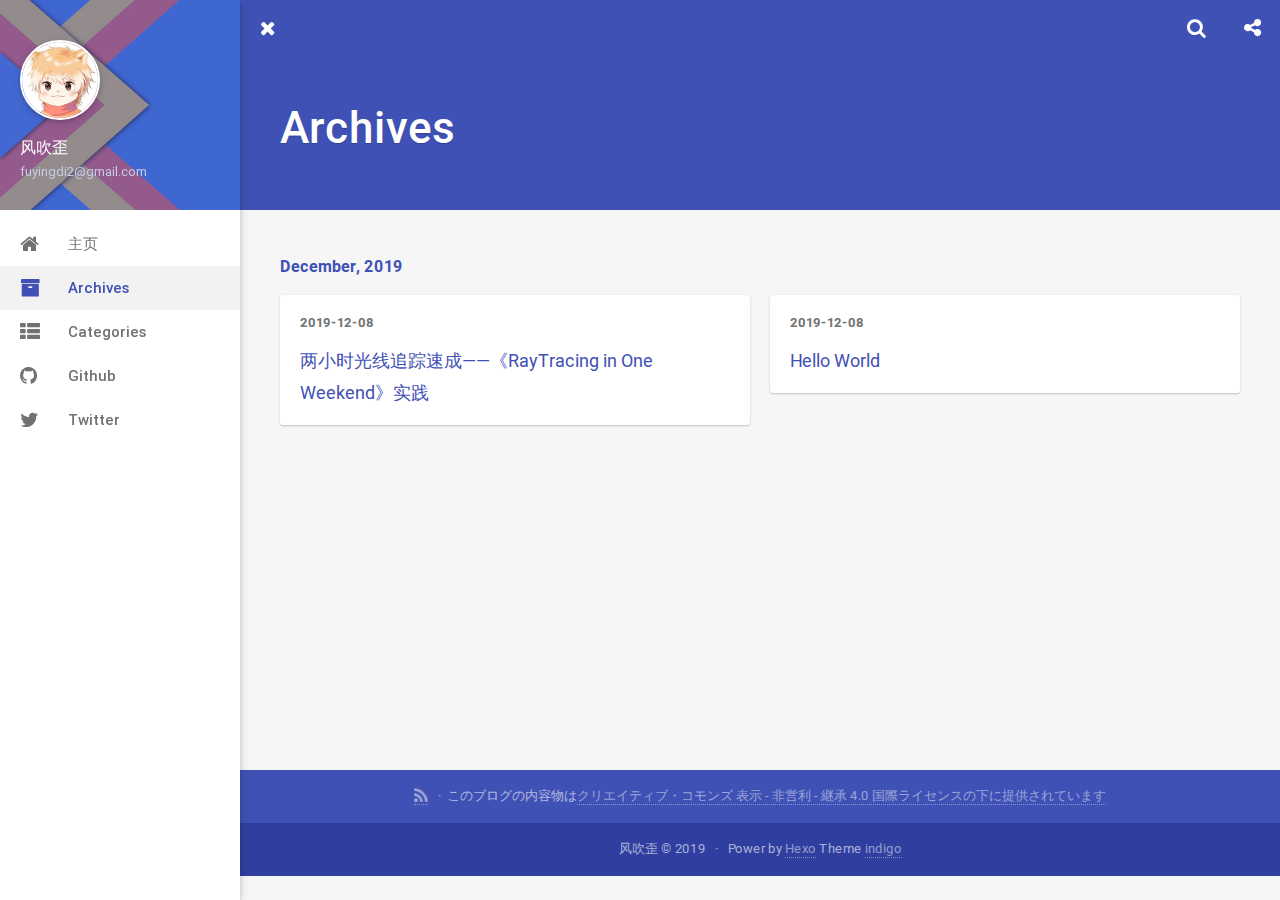
==== commit 405f6fd1: "update" ====
--- a/archives/index.html
+++ b/archives/index.html
@@ -118,7 +118,7 @@
             <a href="javascript:;" class="header-icon waves-effect waves-circle waves-light" id="back">
                 <i class="icon icon-lg icon-chevron-left"></i>
             </a>
-            <input type="text" id="key" class="search-input" autocomplete="off" placeholder="Search">
+            <input type="text" id="key" class="search-input" autocomplete="off" placeholder="検索">
             <a href="javascript:;" class="header-icon waves-effect waves-circle waves-light" id="search">
                 <i class="icon icon-lg icon-search"></i>
             </a>
@@ -227,7 +227,7 @@
             
                 <span><a href="/atom.xml" target="_blank" class="rss" title="rss"><i class="icon icon-lg icon-rss"></i></a></span>
             
-            <span>This blog is licensed under a <a rel="license" href="https://creativecommons.org/licenses/by/4.0/">Creative Commons Attribution 4.0 International License</a>.</span>
+            <span>このブログの内容物は<a rel="license" href="https://creativecommons.org/licenses/by-nc-sa/4.0/deed.ja">クリエイティブ・コモンズ 表示 - 非営利 - 継承 4.0 国際ライセンスの下に提供されています</a></span>
         </p>
     </div>
     <div class="bottom">
